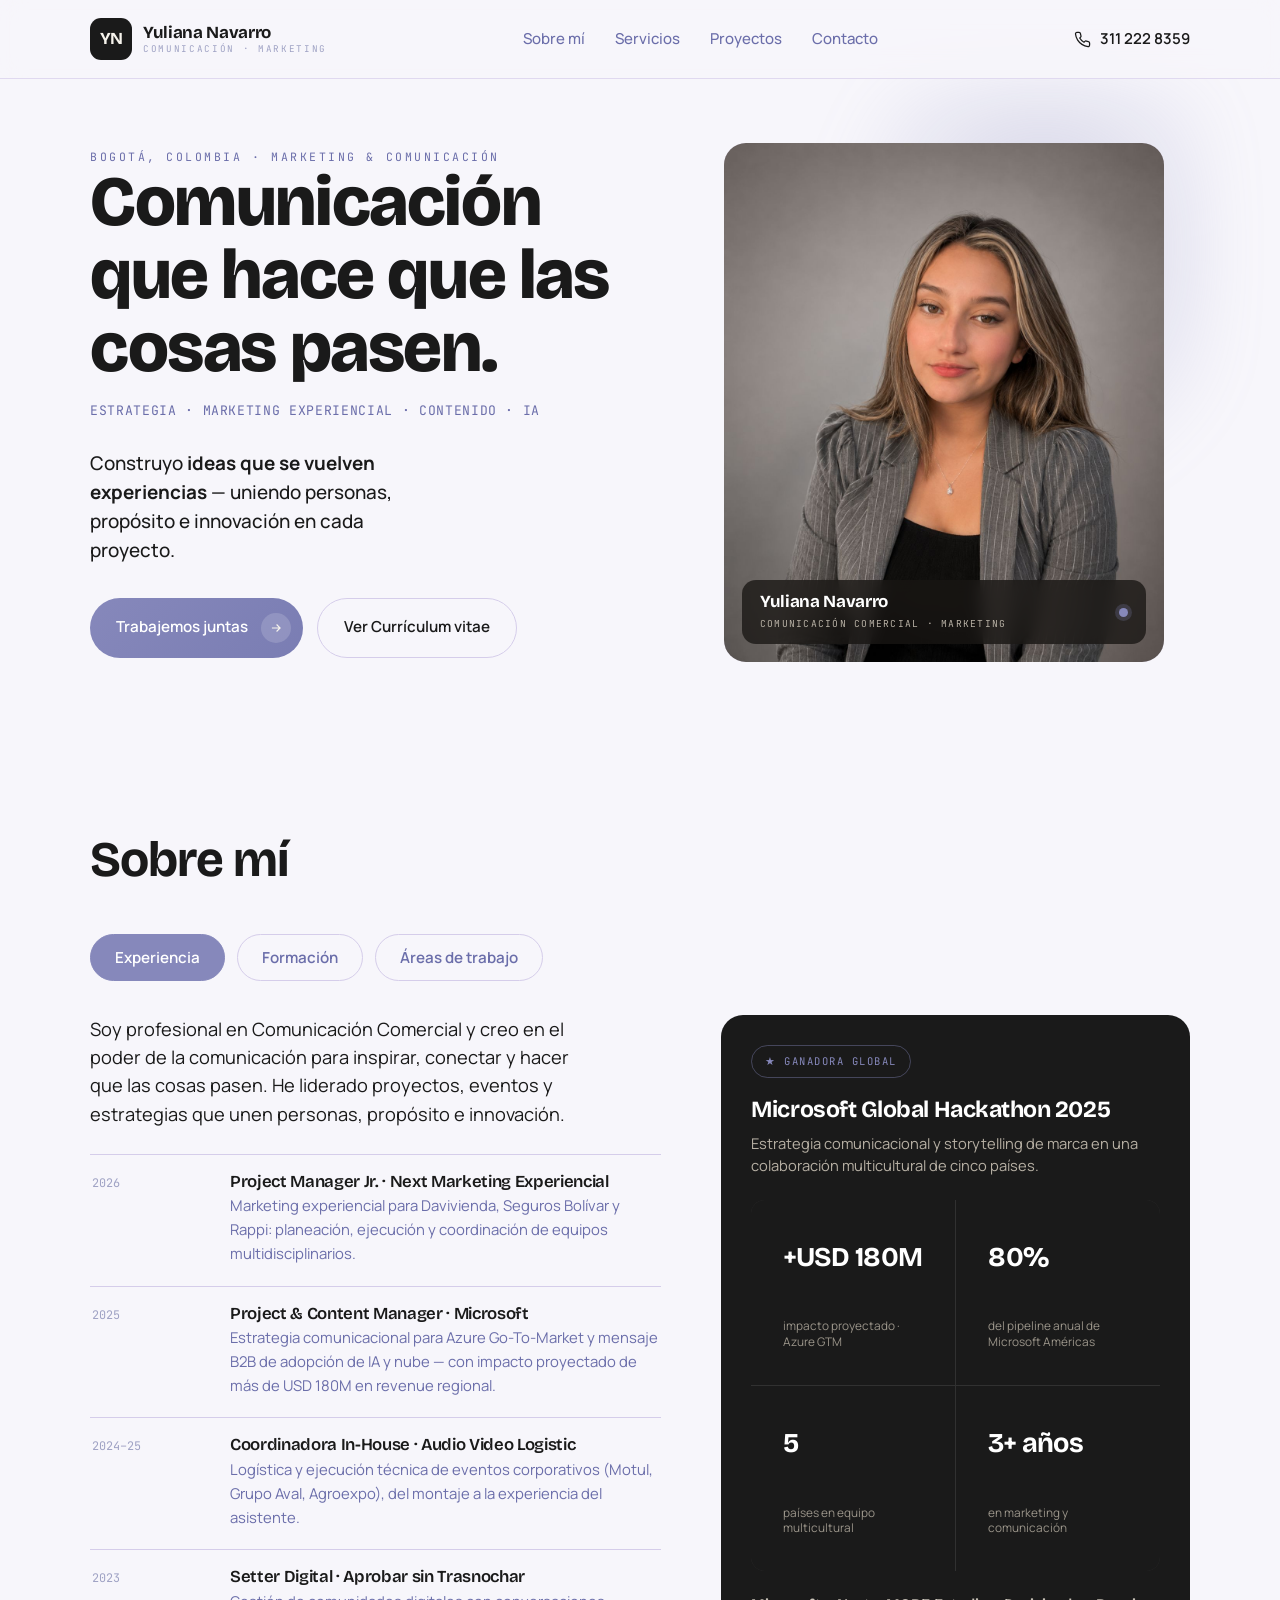
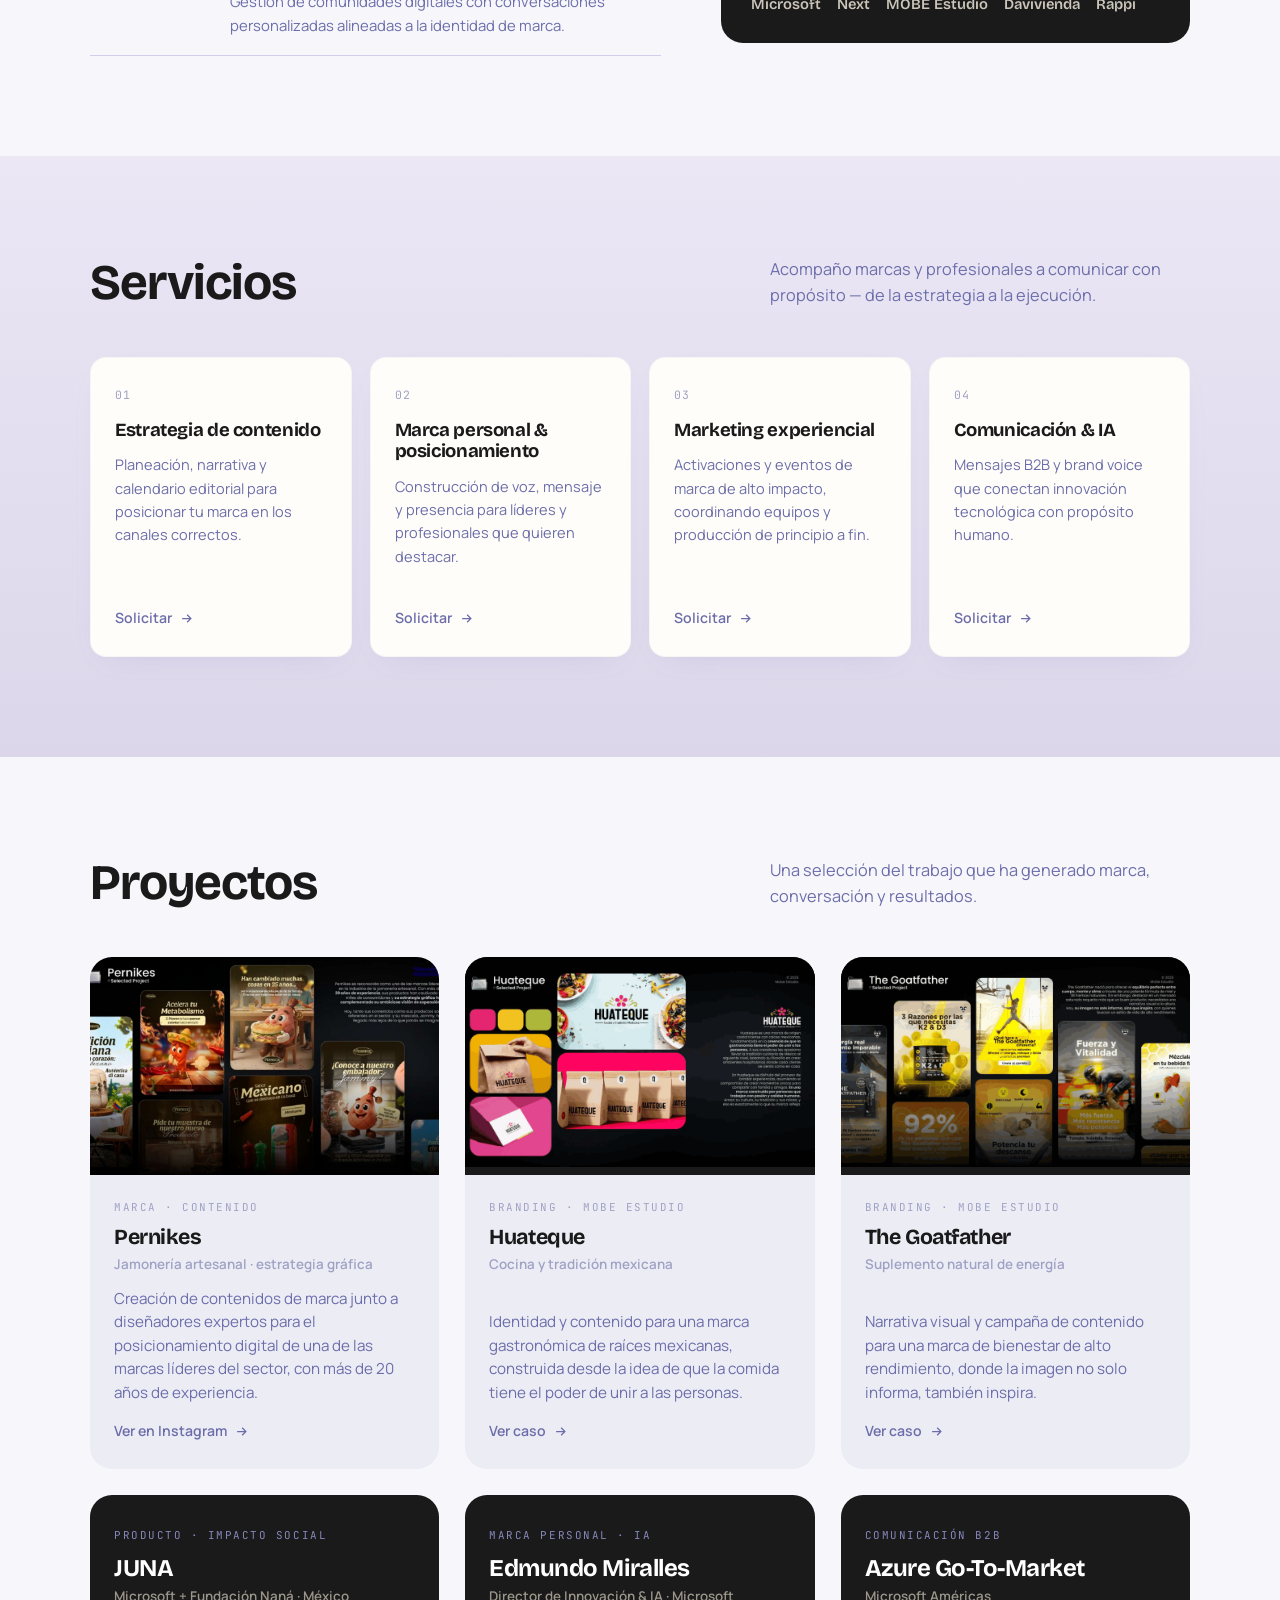
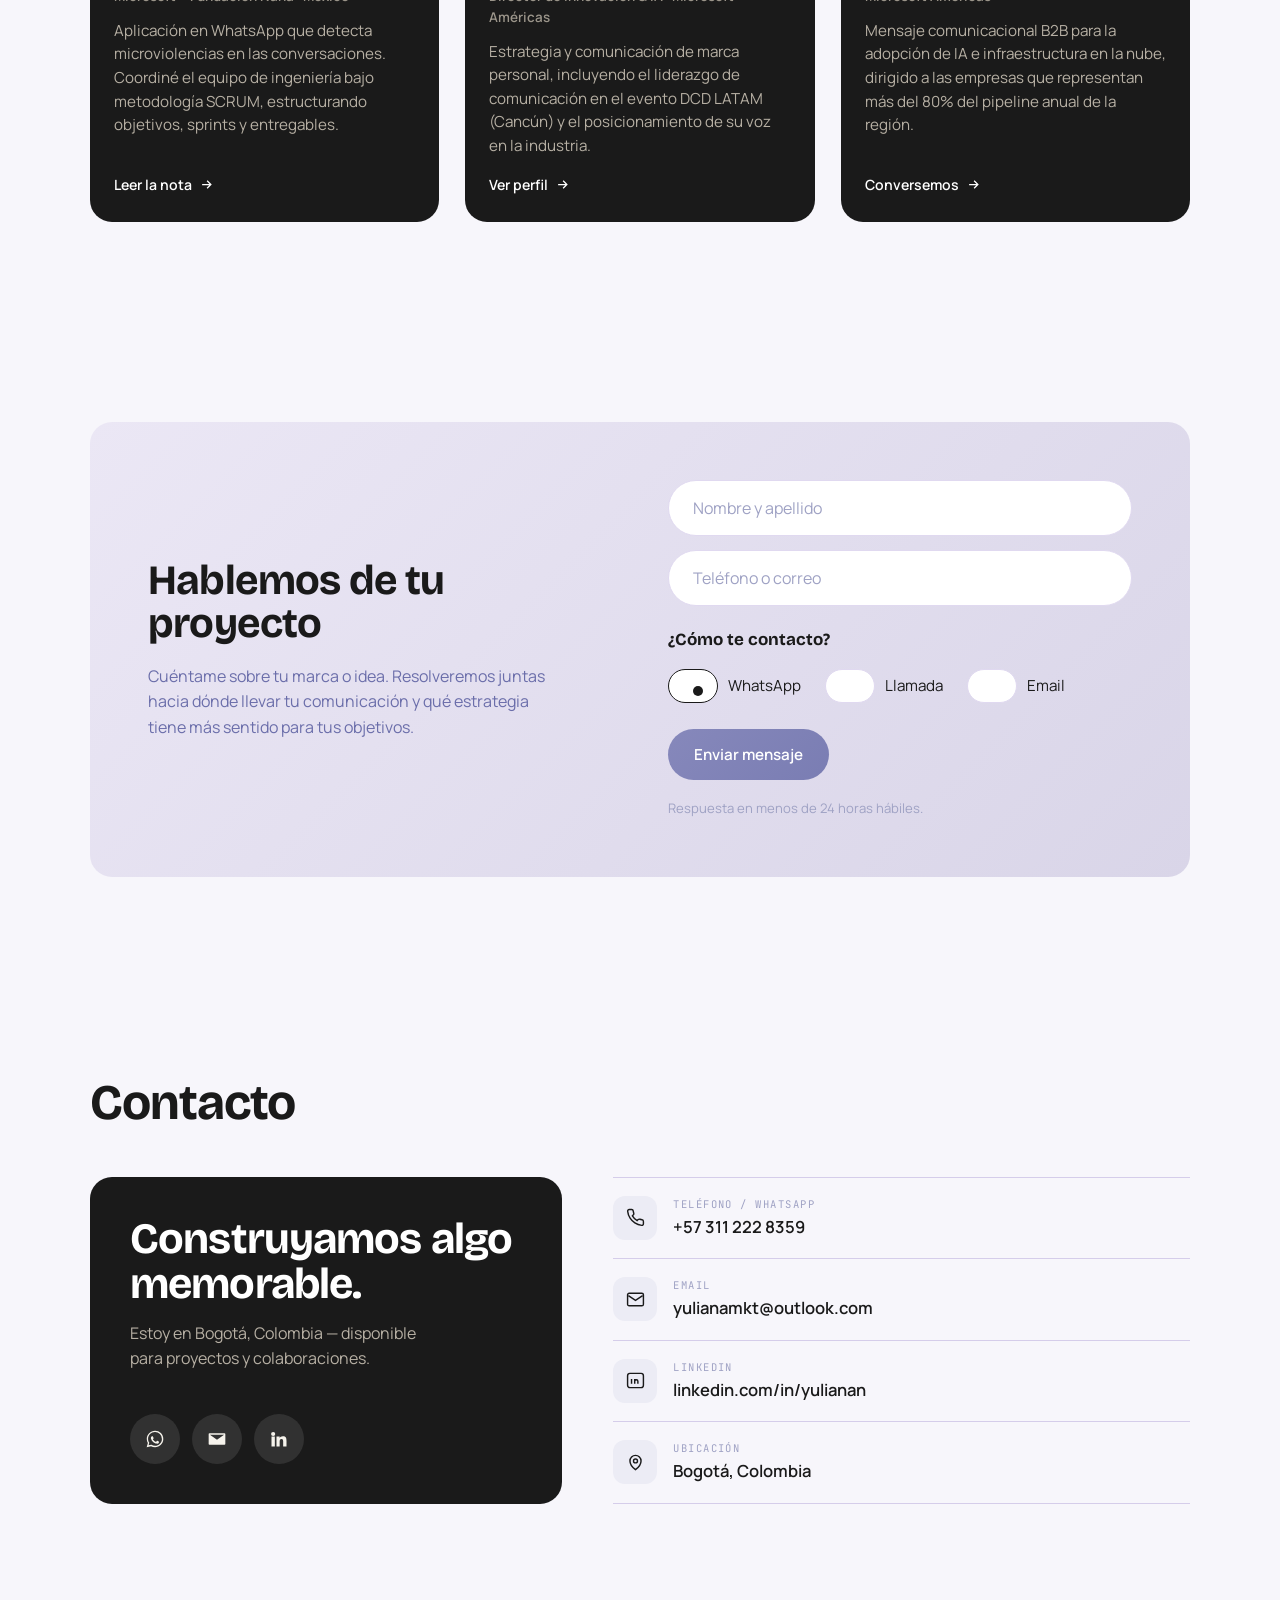
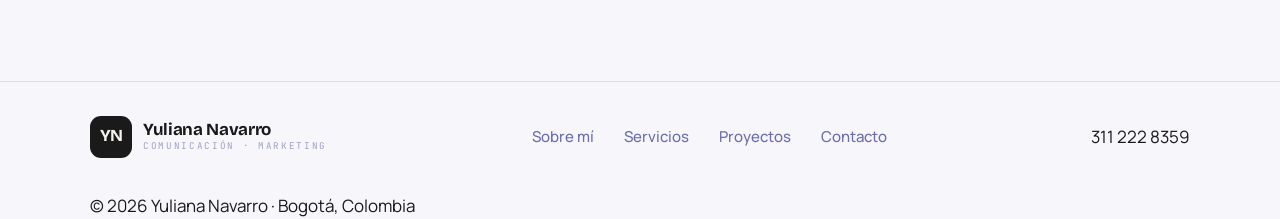
==== index.html @ dcb71844 "Diseño Portafolio Yuliana Navarro" ====
<!DOCTYPE html>
<html lang="es">
<head>
<meta charset="UTF-8">
<meta name="viewport" content="width=device-width, initial-scale=1.0">
<title>Yuliana Navarro · Comunicación & Marketing</title>
<link rel="preconnect" href="https://fonts.googleapis.com">
<link rel="preconnect" href="https://fonts.gstatic.com" crossorigin>
<link href="https://fonts.googleapis.com/css2?family=Bricolage+Grotesque:opsz,wght@12..96,500;12..96,600;12..96,700;12..96,800&family=Manrope:wght@400;500;600;700&family=JetBrains+Mono:wght@400;500&display=swap" rel="stylesheet">
<link rel="stylesheet" href="css/styles.css">
</head>
<body>

<!-- HEADER -->
<header class="site">
  <div class="wrap nav">
    <a class="logo" href="#top" aria-label="Yuliana Navarro inicio">
      <span class="mark">YN</span>
      <span class="name">Yuliana&nbsp;Navarro<small>Comunicación · Marketing</small></span>
    </a>
    <nav class="links">
      <a href="#sobre">Sobre mí</a>
      <a href="#servicios">Servicios</a>
      <a href="#proyectos">Proyectos</a>
      <a href="#contacto">Contacto</a>
    </nav>
    <a class="tel" href="tel:+573112228359">
      <svg viewBox="0 0 24 24"><path d="M22 16.92v3a2 2 0 0 1-2.18 2 19.79 19.79 0 0 1-8.63-3.07 19.5 19.5 0 0 1-6-6 19.79 19.79 0 0 1-3.07-8.67A2 2 0 0 1 4.11 2h3a2 2 0 0 1 2 1.72c.13.96.36 1.9.69 2.81a2 2 0 0 1-.45 2.11L8.09 9.91a16 16 0 0 0 6 6l1.27-1.27a2 2 0 0 1 2.11-.45c.91.33 1.85.56 2.81.69A2 2 0 0 1 22 16.92z"/></svg>
      311&nbsp;222&nbsp;8359
    </a>
    <button class="burger" id="burger" aria-label="Menú"><span></span><span></span><span></span></button>
  </div>
</header>

<a id="top"></a>

<!-- HERO -->
<section class="hero wrap">
  <div class="hero-grid">
    <div class="hero-left">
      <p class="eyebrow">Bogotá, Colombia · Marketing &amp; Comunicación</p>
      <h1>Comunicación que hace que las cosas pasen.</h1>
      <p class="sub">Estrategia · Marketing experiencial · Contenido · IA</p>
      <p class="mission">Construyo <b>ideas que se vuelven experiencias</b> — uniendo personas, propósito e innovación en cada proyecto.</p>
      <div class="hero-actions">
        <a class="btn btn-accent" href="#contacto">Trabajemos juntas <span class="ico"><svg viewBox="0 0 24 24"><path d="M5 12h14M13 6l6 6-6 6"/></svg></span></a>
        <a class="btn btn-ghost" href="assets/pdf/Yuliana-Navarro-CV.pdf" target="_blank" rel="noopener">Ver Currículum vitae</a>
      </div>
    </div>
    <div class="hero-photo-wrap">
      <img class="hero-photo" src="assets/images/yuliana.jpg" alt="Yuliana Navarro">
      <div class="name-badge">
        <div>
          <h3>Yuliana Navarro</h3>
          <p>Comunicación Comercial · Marketing</p>
        </div>
        <span class="dot"></span>
      </div>
    </div>
  </div>
</section>

<!-- SOBRE MÍ -->
<section class="sec wrap" id="sobre">
  <div class="sec-head"><h2>Sobre mí</h2></div>

  <div class="tabs" id="tabs">
    <button class="tab active" data-tab="exp">Experiencia</button>
    <button class="tab" data-tab="form">Formación</button>
    <button class="tab" data-tab="areas">Áreas de trabajo</button>
  </div>

  <div class="about-grid">
    <div>
      <p class="about-intro">Soy profesional en Comunicación Comercial y creo en el poder de la comunicación para inspirar, conectar y hacer que las cosas pasen. He liderado proyectos, eventos y estrategias que unen personas, propósito e innovación.</p>

      <!-- Experiencia -->
      <div class="panel active" data-panel="exp">
        <ul class="exp-list">
          <li><span class="yr">2026</span><div><h4>Project Manager Jr. · Next Marketing Experiencial</h4><p>Marketing experiencial para Davivienda, Seguros Bolívar y Rappi: planeación, ejecución y coordinación de equipos multidisciplinarios.</p></div></li>
          <li><span class="yr">2025</span><div><h4>Project &amp; Content Manager · Microsoft</h4><p>Estrategia comunicacional para Azure Go-To-Market y mensaje B2B de adopción de IA y nube — con impacto proyectado de más de USD 180M en revenue regional.</p></div></li>
          <li><span class="yr">2024–25</span><div><h4>Coordinadora In-House · Audio Video Logistic</h4><p>Logística y ejecución técnica de eventos corporativos (Motul, Grupo Aval, Agroexpo), del montaje a la experiencia del asistente.</p></div></li>
          <li><span class="yr">2023</span><div><h4>Setter Digital · Aprobar sin Trasnochar</h4><p>Gestión de comunidades digitales con conversaciones personalizadas alineadas a la identidad de marca.</p></div></li>
        </ul>
      </div>

      <!-- Formación -->
      <div class="panel" data-panel="form">
        <details class="acc" open>
          <summary>Educación<span class="pm"></span></summary>
          <div class="acc-body">
            <div class="yr">Formación profesional</div>
            <strong>SENA</strong> — Tecnóloga en Comunicación Comercial.<br>
            <strong>SENA</strong> — Marketing Digital (2023).<br>
            <strong>Bootcamp MinTIC</strong> — Análisis de Datos.<br>
            <strong>Smart Academia</strong> — Inglés A2–B1 (en curso).
          </div>
        </details>
        <details class="acc">
          <summary>Reconocimientos<span class="pm"></span></summary>
          <div class="acc-body">
            <div class="yr">2025</div>
            <strong>Ganadora Global · Microsoft Global Hackathon 2025</strong> — proyecto para marketers desarrollado con equipos de cinco países; lideré la estrategia comunicacional y el storytelling de marca.
          </div>
        </details>
        <details class="acc">
          <summary>Herramientas<span class="pm"></span></summary>
          <div class="acc-body">
            <div class="yr">Stack de trabajo</div>
            Azure · Microsoft 365 · ClickUp · Notion · Google Workspace · Canva · CapCut · Adobe Express · Buffer · Claude &amp; ChatGPT · Metodologías ágiles (SCRUM).
          </div>
        </details>
      </div>

      <!-- Áreas -->
      <div class="panel" data-panel="areas">
        <div class="area-chips">
          <span>Marketing experiencial</span>
          <span>Estrategia de contenido</span>
          <span>Marca personal &amp; posicionamiento</span>
          <span>Comunicación B2B</span>
          <span>Gestión de proyectos &amp; eventos</span>
          <span>Brand voice</span>
          <span>Comunicación con IA</span>
          <span>Manejo de equipos</span>
        </div>
      </div>
    </div>

    <aside class="creds">
      <span class="badge">★ Ganadora Global</span>
      <h3>Microsoft Global Hackathon 2025</h3>
      <p class="sub">Estrategia comunicacional y storytelling de marca en una colaboración multicultural de cinco países.</p>
      <div class="stats">
        <div><div class="n">+USD 180M</div><div class="l">impacto proyectado · Azure GTM</div></div>
        <div><div class="n">80%</div><div class="l">del pipeline anual de Microsoft Américas</div></div>
        <div><div class="n">5</div><div class="l">países en equipo multicultural</div></div>
        <div><div class="n">3+ años</div><div class="l">en marketing y comunicación</div></div>
      </div>
      <div class="brands">
        <span>Microsoft</span><span>Next</span><span>MOBE Estudio</span><span>Davivienda</span><span>Rappi</span>
      </div>
    </aside>
  </div>
</section>

<!-- SERVICIOS -->
<section class="sec wrap" id="servicios">
  <div class="sec-head">
    <h2>Servicios</h2>
    <p class="lead">Acompaño marcas y profesionales a comunicar con propósito — de la estrategia a la ejecución.</p>
  </div>
  <div class="svc-grid">
    <article class="svc">
      <span class="num">01</span>
      <h3>Estrategia de contenido</h3>
      <p>Planeación, narrativa y calendario editorial para posicionar tu marca en los canales correctos.</p>
      <a class="lnk" href="#contacto">Solicitar <svg viewBox="0 0 24 24"><path d="M5 12h14M13 6l6 6-6 6"/></svg></a>
    </article>
    <article class="svc">
      <span class="num">02</span>
      <h3>Marca personal &amp; posicionamiento</h3>
      <p>Construcción de voz, mensaje y presencia para líderes y profesionales que quieren destacar.</p>
      <a class="lnk" href="#contacto">Solicitar <svg viewBox="0 0 24 24"><path d="M5 12h14M13 6l6 6-6 6"/></svg></a>
    </article>
    <article class="svc">
      <span class="num">03</span>
      <h3>Marketing experiencial</h3>
      <p>Activaciones y eventos de marca de alto impacto, coordinando equipos y producción de principio a fin.</p>
      <a class="lnk" href="#contacto">Solicitar <svg viewBox="0 0 24 24"><path d="M5 12h14M13 6l6 6-6 6"/></svg></a>
    </article>
    <article class="svc">
      <span class="num">04</span>
      <h3>Comunicación &amp; IA</h3>
      <p>Mensajes B2B y brand voice que conectan innovación tecnológica con propósito humano.</p>
      <a class="lnk" href="#contacto">Solicitar <svg viewBox="0 0 24 24"><path d="M5 12h14M13 6l6 6-6 6"/></svg></a>
    </article>
  </div>
</section>

<!-- PROYECTOS -->
<section class="sec wrap" id="proyectos">
  <div class="sec-head">
    <h2>Proyectos</h2>
    <p class="lead">Una selección del trabajo que ha generado marca, conversación y resultados.</p>
  </div>
  <div class="proj-grid">
    <article class="proj">
      <img class="thumb" src="assets/images/pernikes.png" alt="Proyecto Pernikes">
      <div class="body">
        <span class="tag">Marca · Contenido</span>
        <h3>Pernikes</h3>
        <p class="role">Jamonería artesanal · estrategia gráfica</p>
        <p>Creación de contenidos de marca junto a diseñadores expertos para el posicionamiento digital de una de las marcas líderes del sector, con más de 20 años de experiencia.</p>
        <a class="lnk" href="https://www.instagram.com/pernikes" target="_blank" rel="noopener">Ver en Instagram <svg viewBox="0 0 24 24"><path d="M5 12h14M13 6l6 6-6 6"/></svg></a>
      </div>
    </article>

    <article class="proj">
      <img class="thumb" src="assets/images/huateque.png" alt="Proyecto Huateque">
      <div class="body">
        <span class="tag">Branding · MOBE Estudio</span>
        <h3>Huateque</h3>
        <p class="role">Cocina y tradición mexicana</p>
        <p>Identidad y contenido para una marca gastronómica de raíces mexicanas, construida desde la idea de que la comida tiene el poder de unir a las personas.</p>
        <a class="lnk" href="assets/images/mobe-cover.png" target="_blank" rel="noopener">Ver caso <svg viewBox="0 0 24 24"><path d="M5 12h14M13 6l6 6-6 6"/></svg></a>
      </div>
    </article>

    <article class="proj">
      <img class="thumb" src="assets/images/goatfather.png" alt="Proyecto The Goatfather">
      <div class="body">
        <span class="tag">Branding · MOBE Estudio</span>
        <h3>The Goatfather</h3>
        <p class="role">Suplemento natural de energía</p>
        <p>Narrativa visual y campaña de contenido para una marca de bienestar de alto rendimiento, donde la imagen no solo informa, también inspira.</p>
        <a class="lnk" href="assets/images/mobe-cover.png" target="_blank" rel="noopener">Ver caso <svg viewBox="0 0 24 24"><path d="M5 12h14M13 6l6 6-6 6"/></svg></a>
      </div>
    </article>

    <article class="proj text">
      <div class="body">
        <div>
          <span class="tag">Producto · Impacto social</span>
          <h3>JUNA</h3>
          <p class="role">Microsoft + Fundación Naná · México</p>
          <p>Aplicación en WhatsApp que detecta microviolencias en las conversaciones. Coordiné el equipo de ingeniería bajo metodología SCRUM, estructurando objetivos, sprints y entregables.</p>
        </div>
        <a class="lnk" href="https://cimacnoticias.com.mx/2025/09/12/presentan-juna-herramienta-en-whatsapp-para-detectar-violencia-en-el-noviazgo/" target="_blank" rel="noopener">Leer la nota <svg viewBox="0 0 24 24"><path d="M5 12h14M13 6l6 6-6 6"/></svg></a>
      </div>
    </article>

    <article class="proj text">
      <div class="body">
        <div>
          <span class="tag">Marca personal · IA</span>
          <h3>Edmundo Miralles</h3>
          <p class="role">Director de Innovación &amp; IA · Microsoft Américas</p>
          <p>Estrategia y comunicación de marca personal, incluyendo el liderazgo de comunicación en el evento DCD LATAM (Cancún) y el posicionamiento de su voz en la industria.</p>
        </div>
        <a class="lnk" href="https://www.linkedin.com/in/mundo/" target="_blank" rel="noopener">Ver perfil <svg viewBox="0 0 24 24"><path d="M5 12h14M13 6l6 6-6 6"/></svg></a>
      </div>
    </article>

    <article class="proj text">
      <div class="body">
        <div>
          <span class="tag">Comunicación B2B</span>
          <h3>Azure Go-To-Market</h3>
          <p class="role">Microsoft Américas</p>
          <p>Mensaje comunicacional B2B para la adopción de IA e infraestructura en la nube, dirigido a las empresas que representan más del 80% del pipeline anual de la región.</p>
        </div>
        <a class="lnk" href="#contacto">Conversemos <svg viewBox="0 0 24 24"><path d="M5 12h14M13 6l6 6-6 6"/></svg></a>
      </div>
    </article>
  </div>
</section>

<!-- FORM -->
<section class="sec wrap" id="agenda">
  <div class="form-band">
    <div class="form-grid">
      <div>
        <h2>Hablemos de tu proyecto</h2>
        <p class="lead">Cuéntame sobre tu marca o idea. Resolveremos juntas hacia dónde llevar tu comunicación y qué estrategia tiene más sentido para tus objetivos.</p>
      </div>
      <form class="consult" id="consultForm">
        <input type="text" name="nombre" placeholder="Nombre y apellido" required>
        <input type="text" name="contacto" placeholder="Teléfono o correo" required>
        <p class="radio-q">¿Cómo te contacto?</p>
        <div class="radio-row">
          <label><input type="radio" name="via" value="WhatsApp" checked> WhatsApp</label>
          <label><input type="radio" name="via" value="Llamada"> Llamada</label>
          <label><input type="radio" name="via" value="Email"> Email</label>
        </div>
        <button class="btn btn-accent" type="submit">Enviar mensaje</button>
        <p class="form-note">Respuesta en menos de 24 horas hábiles.</p>
      </form>
    </div>
  </div>
</section>

<!-- CONTACTO -->
<section class="sec wrap" id="contacto">
  <div class="sec-head"><h2>Contacto</h2></div>
  <div class="contact-grid">
    <div class="contact-cta">
      <div>
        <h2>Construyamos algo memorable.</h2>
        <p>Estoy en Bogotá, Colombia — disponible para proyectos y colaboraciones.</p>
      </div>
      <div class="socials">
        <a href="https://wa.me/573112228359" target="_blank" rel="noopener" aria-label="WhatsApp">
          <svg viewBox="0 0 24 24"><path d="M12.04 2C6.58 2 2.13 6.45 2.13 11.91c0 1.75.46 3.45 1.32 4.95L2 22l5.25-1.38c1.45.79 3.08 1.21 4.79 1.21h.01c5.46 0 9.91-4.45 9.91-9.91 0-2.65-1.03-5.14-2.9-7.01A9.82 9.82 0 0 0 12.04 2zm0 1.67c2.2 0 4.27.86 5.83 2.42a8.2 8.2 0 0 1 2.42 5.82c0 4.54-3.7 8.24-8.25 8.24-1.52 0-3.01-.41-4.31-1.18l-.31-.18-3.11.82.83-3.04-.2-.32a8.18 8.18 0 0 1-1.26-4.34c0-4.54 3.7-8.24 8.25-8.24zm4.71 11.62c-.06-.1-.21-.16-.45-.28-.24-.12-1.42-.7-1.64-.78-.22-.08-.38-.12-.54.12-.16.24-.62.78-.76.94-.14.16-.28.18-.52.06-.24-.12-1.01-.37-1.93-1.19-.71-.64-1.19-1.42-1.33-1.66-.14-.24-.01-.37.11-.49.11-.11.24-.28.36-.42.12-.14.16-.24.24-.4.08-.16.04-.3-.02-.42-.06-.12-.54-1.3-.74-1.78-.2-.47-.39-.4-.54-.41h-.46c-.16 0-.42.06-.64.3-.22.24-.84.82-.84 2 0 1.18.86 2.32.98 2.48.12.16 1.69 2.58 4.1 3.62.57.25 1.02.4 1.37.51.58.18 1.1.16 1.51.1.46-.07 1.42-.58 1.62-1.14.2-.56.2-1.04.14-1.14z"/></svg>
        </a>
        <a href="mailto:yulianamkt@outlook.com" aria-label="Email">
          <svg viewBox="0 0 24 24"><path d="M3 5h18a1 1 0 0 1 1 1v12a1 1 0 0 1-1 1H3a1 1 0 0 1-1-1V6a1 1 0 0 1 1-1zm9 8L3.5 7h17z" fill-rule="evenodd"/></svg>
        </a>
        <a href="https://www.linkedin.com/in/yulianan/" target="_blank" rel="noopener" aria-label="LinkedIn">
          <svg viewBox="0 0 24 24"><path d="M4.98 3.5A2.5 2.5 0 1 1 5 8.5a2.5 2.5 0 0 1-.02-5zM3 9h4v12H3zM9 9h3.8v1.7h.05c.53-1 1.83-2.05 3.77-2.05C20.5 8.65 21 11.1 21 14.3V21h-4v-5.9c0-1.4-.03-3.2-1.95-3.2-1.96 0-2.26 1.53-2.26 3.1V21H9z"/></svg>
        </a>
      </div>
    </div>
    <div class="ci-list">
      <div class="ci-row">
        <span class="ic"><svg viewBox="0 0 24 24"><path d="M22 16.92v3a2 2 0 0 1-2.18 2 19.79 19.79 0 0 1-8.63-3.07 19.5 19.5 0 0 1-6-6 19.79 19.79 0 0 1-3.07-8.67A2 2 0 0 1 4.11 2h3a2 2 0 0 1 2 1.72c.13.96.36 1.9.69 2.81a2 2 0 0 1-.45 2.11L8.09 9.91a16 16 0 0 0 6 6l1.27-1.27a2 2 0 0 1 2.11-.45c.91.33 1.85.56 2.81.69A2 2 0 0 1 22 16.92z"/></svg></span>
        <div><div class="lab">Teléfono / WhatsApp</div><a class="val" href="tel:+573112228359">+57 311 222 8359</a></div>
      </div>
      <div class="ci-row">
        <span class="ic"><svg viewBox="0 0 24 24"><rect x="2" y="4" width="20" height="16" rx="2"/><path d="M3 7l9 6 9-6"/></svg></span>
        <div><div class="lab">Email</div><a class="val" href="mailto:yulianamkt@outlook.com">yulianamkt@outlook.com</a></div>
      </div>
      <div class="ci-row">
        <span class="ic"><svg viewBox="0 0 24 24"><rect x="2" y="3" width="20" height="18" rx="3"/><path d="M7 10v6M7 7v.01M11 16v-3a2 2 0 0 1 4 0v3M11 16v-6"/></svg></span>
        <div><div class="lab">LinkedIn</div><a class="val" href="https://www.linkedin.com/in/yulianan/" target="_blank" rel="noopener">linkedin.com/in/yulianan</a></div>
      </div>
      <div class="ci-row">
        <span class="ic"><svg viewBox="0 0 24 24"><path d="M12 21s-7-5.2-7-11a7 7 0 0 1 14 0c0 5.8-7 11-7 11z"/><circle cx="12" cy="10" r="2.5"/></svg></span>
        <div><div class="lab">Ubicación</div><span class="val">Bogotá, Colombia</span></div>
      </div>
    </div>
  </div>
</section>

<!-- FOOTER -->
<footer class="site">
  <div class="wrap foot">
    <a class="logo" href="#top">
      <span class="mark">YN</span>
      <span class="name">Yuliana&nbsp;Navarro<small>Comunicación · Marketing</small></span>
    </a>
    <nav class="links" style="display:flex">
      <a href="#sobre">Sobre mí</a>
      <a href="#servicios">Servicios</a>
      <a href="#proyectos">Proyectos</a>
      <a href="#contacto">Contacto</a>
    </nav>
    <a class="tel" href="tel:+573112228359" style="display:flex">
      <svg viewBox="0 0 24 24"><path d="M22 16.92v3a2 2 0 0 1-2.18 2 19.79 19.79 0 0 1-8.63-3.07 19.5 19.5 0 0 1-6-6 19.79 19.79 0 0 1-3.07-8.67A2 2 0 0 1 4.11 2h3a2 2 0 0 1 2 1.72c.13.96.36 1.9.69 2.81a2 2 0 0 1-.45 2.11L8.09 9.91a16 16 0 0 0 6 6l1.27-1.27a2 2 0 0 1 2.11-.45c.91.33 1.85.56 2.81.69A2 2 0 0 1 22 16.92z"/></svg>
      311&nbsp;222&nbsp;8359
    </a>
  </div>
  <div class="wrap copy">© 2026 Yuliana Navarro · Bogotá, Colombia</div>
</footer>

<script src="js/main.js"></script>
</body>
</html>
---- css/styles.css ----
:root{
    --bg:#F7F6FB;
    --surface:#ECECF5;
    --surface-2:#E3DDF1;
    --ink:#1A1A1A;
    --ink-2:#2A2A2A;
    --text:#1A1A1A;
    --muted:#6B6EAA;
    --muted-2:#9FA2C4;
    --line:#E0D9F0;
    --line-2:#D5CDEA;
    --white:#fff;
    --cream:#EBE7F5;
    --clay:#D5CDEA;
    --honey:#8688BB;
    --honey-d:#6B6EAA;
    --accent:#8688BB;
    --accent-d:#6B6EAA;
    --accent-soft:#EBE7F5;
    --gold:#8688BB;
    --r-lg:22px;
    --r-md:16px;
    --r-sm:12px;
    --maxw:1180px;
    --pad:clamp(20px,5vw,40px);
    --ff-head:"Bricolage Grotesque",system-ui,sans-serif;
    --ff-body:"Manrope",system-ui,sans-serif;
    --ff-mono:"JetBrains Mono",monospace;
  }
  *{box-sizing:border-box;margin:0;padding:0}
  html{scroll-behavior:smooth}
  body{background:var(--bg);color:var(--text);font-family:var(--ff-body);font-size:17px;line-height:1.6;-webkit-font-smoothing:antialiased;text-rendering:optimizeLegibility;overflow-x:hidden}
  .wrap{max-width:var(--maxw);margin:0 auto;padding-inline:var(--pad)}
  h1,h2,h3,h4{font-family:var(--ff-head);font-weight:700;line-height:1.04;letter-spacing:-0.02em;color:var(--ink)}
  a{color:inherit;text-decoration:none}
  img{max-width:100%;display:block}
  .eyebrow{font-family:var(--ff-mono);font-size:.72rem;letter-spacing:.22em;text-transform:uppercase;color:var(--accent-d)}

  .btn{display:inline-flex;align-items:center;gap:.6em;font-family:var(--ff-body);font-weight:600;font-size:.95rem;border:none;cursor:pointer;border-radius:999px;padding:15px 26px;transition:transform .18s ease,background .18s ease,box-shadow .18s ease;white-space:nowrap}
  .btn-dark{background:var(--ink);color:#F6F3EC}
  .btn-dark:hover{background:#000;transform:translateY(-2px);box-shadow:0 12px 28px -14px rgba(0,0,0,.55)}
  .btn-accent{background:linear-gradient(135deg,var(--honey),#7A7DB3);color:#fff}
  .btn-accent:hover{filter:brightness(1.05);transform:translateY(-2px);box-shadow:0 16px 32px -14px rgba(134,136,187,.65)}
  .btn-accent .ico{background:rgba(255,255,255,.16)}
  .btn-accent .ico svg{stroke:#fff}
  .btn-ghost{background:transparent;color:var(--ink);border:1.5px solid var(--line-2)}
  .btn-ghost:hover{border-color:var(--ink);background:var(--ink);color:#F6F3EC}
  .btn .ico{width:30px;height:30px;border-radius:999px;background:rgba(255,255,255,.16);display:grid;place-items:center;margin-right:-14px;margin-left:4px}
  .btn .ico svg{width:14px;height:14px;stroke:#F6F3EC;fill:none;stroke-width:2}

  header.site{position:sticky;top:0;z-index:50;background:rgba(247,246,251,.82);backdrop-filter:blur(12px);border-bottom:1px solid var(--line)}
  .nav{display:flex;align-items:center;justify-content:space-between;gap:24px;height:78px}
  .logo{display:flex;align-items:center;gap:11px}
  .logo .mark{width:42px;height:42px;border-radius:11px;background:var(--ink);color:#F6F3EC;display:grid;place-items:center;font-family:var(--ff-head);font-weight:700;font-size:1.05rem;letter-spacing:-.04em}
  .logo .name{font-family:var(--ff-head);font-weight:700;font-size:1.06rem;letter-spacing:-.02em;color:var(--ink);line-height:1.05}
  .logo .name small{display:block;font-family:var(--ff-mono);font-weight:400;font-size:.58rem;letter-spacing:.18em;text-transform:uppercase;color:var(--muted-2);margin-top:3px}
  nav.links{display:flex;gap:30px}
  nav.links a{font-size:.94rem;font-weight:500;color:var(--muted);transition:color .15s;position:relative;display:inline-block}
  nav.links a::after{content:"";position:absolute;bottom:-4px;left:0;width:0;height:2px;background:var(--honey);transition:width .3s ease;border-radius:1px}
  nav.links a:hover{color:var(--ink)}
  nav.links a:active{color:var(--accent-d)}
  nav.links a:hover::after{width:100%}
  nav.links a:active::after{width:100%;background:var(--accent-d)}
  .nav .tel{display:flex;align-items:center;gap:9px;font-weight:600;font-size:.94rem;color:var(--ink)}
  .nav .tel svg{width:17px;height:17px;stroke:var(--ink);fill:none;stroke-width:1.8}
  .burger{display:none;background:none;border:none;cursor:pointer;flex-direction:column;gap:5px;padding:8px}
  .burger span{width:24px;height:2px;background:var(--ink);border-radius:2px}

  /* Hero */
  .hero{padding-top:clamp(36px,6vw,64px);padding-bottom:clamp(40px,6vw,72px)}
  .hero-grid{display:grid;grid-template-columns:1.05fr .95fr;gap:clamp(28px,5vw,64px);align-items:center}
  .hero h1{font-size:clamp(2.6rem,6vw,4.4rem);font-weight:800}
  .hero .sub{margin-top:14px;font-family:var(--ff-mono);font-size:.82rem;letter-spacing:.05em;color:var(--muted);text-transform:uppercase}
  .hero .mission{margin-top:28px;font-size:1.18rem;line-height:1.55;color:var(--text);max-width:30ch;font-weight:500}
  .hero .mission b{color:var(--ink);font-weight:700}
  .hero-actions{margin-top:32px;display:flex;gap:14px;flex-wrap:wrap}
  .hero-photo-wrap{position:relative;width:100%;max-width:440px;margin-inline:auto}
  .hero-photo{width:100%;aspect-ratio:1/1.18;object-fit:cover;object-position:50% 18%;border-radius:var(--r-lg);background:var(--surface-2)}
  .name-badge{position:absolute;left:18px;bottom:18px;right:18px;background:rgba(25,23,20,.78);backdrop-filter:blur(8px);color:#F6F3EC;border-radius:14px;padding:13px 18px;display:flex;align-items:center;justify-content:space-between;gap:12px}
  .name-badge h3{color:#fff;font-size:1.06rem;font-weight:700;line-height:1.1}
  .name-badge p{font-family:var(--ff-mono);font-size:.6rem;letter-spacing:.13em;text-transform:uppercase;color:#B7B0A4;margin-top:4px}
  .name-badge .dot{width:9px;height:9px;border-radius:999px;background:#7CD17C;flex:none;box-shadow:0 0 0 4px rgba(124,209,124,.18)}

  .sec{padding-block:clamp(54px,8vw,100px)}
  .sec-head{display:flex;align-items:flex-end;justify-content:space-between;gap:24px;margin-bottom:clamp(28px,4vw,48px)}
  .sec-head h2{font-size:clamp(2.1rem,4.6vw,3.1rem)}
  .sec-head .lead{max-width:42ch;color:var(--muted);font-size:1.02rem}

  /* About */
  .tabs{display:flex;gap:12px;flex-wrap:wrap;margin-bottom:34px}
  .tab{font-family:var(--ff-body);font-weight:600;font-size:.95rem;border:1.5px solid var(--line-2);background:transparent;color:var(--muted);border-radius:999px;padding:12px 24px;cursor:pointer;transition:all .18s}
  .tab:hover{color:var(--ink);border-color:var(--ink)}
  .tab.active{background:var(--honey);color:#fff;border-color:var(--honey)}
  .about-grid{display:grid;grid-template-columns:1fr .82fr;gap:clamp(30px,5vw,60px);align-items:start}
  .about-intro{font-size:1.14rem;line-height:1.55;color:var(--text);margin-bottom:26px;max-width:46ch}
  .panel{display:none;animation:fade .4s ease}
  .panel.active{display:block}
  @keyframes fade{from{opacity:0;transform:translateY(8px)}to{opacity:1;transform:none}}
  details.acc{border-top:1px solid var(--line-2)}
  details.acc:last-child{border-bottom:1px solid var(--line-2)}
  details.acc summary{list-style:none;cursor:pointer;display:flex;align-items:center;justify-content:space-between;gap:16px;padding:18px 2px;font-family:var(--ff-head);font-weight:600;font-size:1.08rem;color:var(--ink)}
  details.acc summary::-webkit-details-marker{display:none}
  details.acc summary .pm{position:relative;width:18px;height:18px;flex:none}
  details.acc summary .pm::before,details.acc summary .pm::after{content:"";position:absolute;background:var(--ink);border-radius:2px;transition:transform .25s}
  details.acc summary .pm::before{left:0;top:8px;width:18px;height:2px}
  details.acc summary .pm::after{left:8px;top:0;width:2px;height:18px}
  details.acc[open] summary .pm::after{transform:scaleY(0)}
  details.acc .acc-body{padding:0 2px 22px;color:var(--muted);font-size:.97rem;line-height:1.65}
  details.acc .acc-body .yr{font-family:var(--ff-mono);font-size:.72rem;letter-spacing:.05em;color:var(--muted-2);margin-bottom:8px}
  details.acc .acc-body strong{color:var(--text);font-weight:600}
  .exp-list{list-style:none;display:flex;flex-direction:column;gap:2px}
  .exp-list li{border-top:1px solid var(--line-2);padding:18px 2px;display:grid;grid-template-columns:120px 1fr;gap:18px;align-items:baseline}
  .exp-list li:last-child{border-bottom:1px solid var(--line-2)}
  .exp-list .yr{font-family:var(--ff-mono);font-size:.74rem;color:var(--muted-2);white-space:nowrap}
  .exp-list h4{font-size:1.05rem;font-weight:600}
  .exp-list p{font-size:.93rem;color:var(--muted);margin-top:4px}
  .area-chips{display:flex;flex-wrap:wrap;gap:12px}
  .area-chips span{border:1.5px solid var(--line-2);border-radius:999px;padding:11px 20px;font-weight:600;font-size:.95rem;color:var(--ink)}

  /* Highlights panel (about right) */
  .creds{background:var(--ink);color:#EEEAE1;border-radius:var(--r-lg);padding:30px 30px 26px;position:sticky;top:100px}
  .creds .badge{display:inline-flex;align-items:center;gap:8px;font-family:var(--ff-mono);font-size:.66rem;letter-spacing:.14em;text-transform:uppercase;color:var(--gold);border:1px solid rgba(134,136,187,.4);border-radius:999px;padding:7px 13px}
  .creds h3{color:#fff;font-size:1.45rem;margin-top:18px;line-height:1.12}
  .creds .sub{color:#B7B0A4;font-size:.92rem;margin-top:10px;line-height:1.5}
  .stats{display:grid;grid-template-columns:1fr 1fr;gap:1px;background:rgba(255,255,255,.1);border-radius:14px;overflow:hidden;margin-top:24px}
  .stats div{background:var(--ink);padding:18px 16px}
  .stats .n{font-family:var(--ff-head);font-weight:700;font-size:1.7rem;color:#fff;letter-spacing:-.02em}
  .stats .l{font-size:.74rem;color:#9b958a;margin-top:3px;line-height:1.3}
  .brands{margin-top:22px;display:flex;flex-wrap:wrap;gap:8px 16px}
  .brands span{font-family:var(--ff-head);font-weight:600;font-size:.92rem;color:#cbc5ba}

  /* Services */
  .svc-grid{display:grid;grid-template-columns:repeat(4,1fr);gap:18px}
  .svc{background:#FFFDF9;border:1px solid rgba(134,136,187,.07);border-radius:var(--r-md);padding:28px 24px 26px;display:flex;flex-direction:column;min-height:300px;box-shadow:0 10px 30px -22px rgba(134,136,187,.4);transition:transform .2s,box-shadow .2s}
  .svc:hover{transform:translateY(-4px);box-shadow:0 26px 48px -28px rgba(134,136,187,.5)}
  .svc .num{font-family:var(--ff-mono);font-size:.72rem;color:var(--muted-2);letter-spacing:.1em}
  .svc h3{font-size:1.16rem;margin-top:16px;line-height:1.15}
  .svc p{font-size:.91rem;color:var(--muted);margin-top:12px;flex:1}
  .svc .lnk{margin-top:18px;font-weight:600;font-size:.88rem;color:var(--accent-d);display:inline-flex;align-items:center;gap:7px}
  .svc .lnk svg{width:15px;height:15px;stroke:var(--accent-d);fill:none;stroke-width:2;transition:transform .2s}
  .svc:hover .lnk svg{transform:translateX(4px)}

  /* Projects */
  .proj-grid{display:grid;grid-template-columns:repeat(3,1fr);gap:clamp(18px,2.4vw,26px)}
  .proj{background:var(--surface);border-radius:var(--r-lg);overflow:hidden;display:flex;flex-direction:column;transition:transform .2s,box-shadow .2s}
  .proj:hover{transform:translateY(-4px);box-shadow:0 26px 50px -30px rgba(0,0,0,.45)}
  .proj .thumb{width:100%;aspect-ratio:16/10;object-fit:cover;background:#1a1a1a}
  .proj .body{padding:24px 24px 26px;display:flex;flex-direction:column;flex:1}
  .proj .tag{font-family:var(--ff-mono);font-size:.68rem;letter-spacing:.14em;text-transform:uppercase;color:var(--muted-2)}
  .proj h3{font-size:1.34rem;margin-top:10px}
  .proj .role{font-size:.84rem;color:var(--muted-2);margin-top:5px;font-weight:600}
  .proj p{font-size:.95rem;color:var(--muted);margin-top:12px;line-height:1.55;flex:1}
  .proj .lnk{margin-top:16px;font-weight:600;font-size:.88rem;color:var(--accent-d);display:inline-flex;align-items:center;gap:7px}
  .proj .lnk svg{width:15px;height:15px;stroke:var(--accent-d);fill:none;stroke-width:2;transition:transform .2s}
  .proj:hover .lnk svg{transform:translateX(4px)}
  /* text-only project card */
  .proj.text{background:var(--ink);color:#EEEAE1}
  .proj.text .body{justify-content:space-between}
  .proj.text h3{color:#fff;font-size:1.5rem}
  .proj.text .tag{color:var(--honey)}
  .proj.text p{color:#B7B0A4}
  .proj.text .role{color:#9b958a}
  .proj.text .lnk{color:#fff}
  .proj.text .lnk svg{stroke:#fff}

  /* Form */
  .form-band{background:linear-gradient(135deg,var(--cream),#D9D5E8);border-radius:var(--r-lg);padding:clamp(30px,5vw,58px)}
  .form-grid{display:grid;grid-template-columns:1fr 1fr;gap:clamp(30px,5vw,56px);align-items:center}
  .form-grid h2{font-size:clamp(1.9rem,3.6vw,2.6rem)}
  .form-grid .lead{color:var(--muted);margin-top:18px;max-width:40ch;font-size:1rem}
  form.consult{display:flex;flex-direction:column;gap:14px}
  form.consult input{font-family:var(--ff-body);font-size:1rem;background:var(--white);border:1.5px solid var(--line);border-radius:999px;padding:16px 24px;color:var(--text);transition:border .15s}
  form.consult input::placeholder{color:var(--muted-2)}
  form.consult input:focus{outline:none;border-color:var(--accent)}
  .radio-q{font-weight:700;font-family:var(--ff-head);margin-top:6px;color:var(--ink)}
  .radio-row{display:flex;gap:24px;flex-wrap:wrap;margin-top:2px}
  .radio-row label{display:flex;align-items:center;gap:10px;cursor:pointer;font-size:.95rem;color:var(--text)}
  .radio-row input{appearance:none;width:20px;height:20px;border:1.5px solid var(--line-2);border-radius:999px;display:grid;place-items:center;cursor:pointer;transition:border .15s}
  .radio-row input:checked{border-color:var(--ink)}
  .radio-row input:checked::after{content:"";width:10px;height:10px;border-radius:999px;background:var(--ink)}
  form.consult .btn{align-self:flex-start;margin-top:12px}
  .form-note{font-size:.82rem;color:var(--muted-2);margin-top:4px}

  /* Contact */
  .contact-grid{display:grid;grid-template-columns:.9fr 1.1fr;gap:clamp(28px,4vw,56px);align-items:stretch}
  .contact-cta{background:var(--ink);color:#EEEAE1;border-radius:var(--r-lg);padding:clamp(28px,4vw,40px);display:flex;flex-direction:column;justify-content:space-between;min-height:300px}
  .contact-cta h2{color:#fff;font-size:clamp(2rem,4vw,2.7rem)}
  .contact-cta p{color:#B7B0A4;margin-top:14px;font-size:1rem;max-width:30ch}
  .contact-cta .socials{display:flex;gap:12px;margin-top:30px}
  .contact-cta .socials a{width:50px;height:50px;border-radius:999px;background:rgba(255,255,255,.1);display:grid;place-items:center;transition:transform .15s,background .15s}
  .contact-cta .socials a:hover{transform:translateY(-3px);background:rgba(255,255,255,.2)}
  .contact-cta .socials svg{width:20px;height:20px;fill:#F6F3EC}
  .ci-list{display:flex;flex-direction:column;justify-content:center}
  .ci-row{display:flex;gap:16px;align-items:flex-start;padding:18px 0;border-top:1px solid var(--line-2)}
  .ci-row:last-child{border-bottom:1px solid var(--line-2)}
  .ci-row .ic{width:44px;height:44px;border-radius:12px;background:var(--surface);flex:none;display:grid;place-items:center}
  .ci-row .ic svg{width:19px;height:19px;stroke:var(--ink);fill:none;stroke-width:1.8}
  .ci-row .lab{font-family:var(--ff-mono);font-size:.66rem;letter-spacing:.14em;text-transform:uppercase;color:var(--muted-2)}
  .ci-row .val{font-weight:600;color:var(--ink);font-size:1.04rem;margin-top:2px;word-break:break-word}
  .ci-row a.val:hover{text-decoration:underline}

  footer.site{border-top:1px solid var(--line);margin-top:clamp(40px,6vw,80px)}
  .foot{display:flex;align-items:center;justify-content:space-between;gap:24px;padding-block:34px;flex-wrap:wrap}
  .foot .copy{text-align:center;padding-bottom:30px;color:var(--muted-2);font-size:.84rem;border-top:1px solid var(--line);padding-top:24px}

  @media(max-width:900px){
    nav.links,.nav .tel{display:none}
    .burger{display:flex}
    .hero-grid{grid-template-columns:1fr}
    .hero-photo-wrap{order:-1}
    .about-grid{grid-template-columns:1fr}
    .creds{position:static}
    .svc-grid{grid-template-columns:repeat(2,1fr)}
    .proj-grid{grid-template-columns:1fr 1fr}
    .form-grid,.contact-grid{grid-template-columns:1fr}
    .sec-head{flex-direction:column;align-items:flex-start}
    .exp-list li{grid-template-columns:1fr;gap:4px}
  }
  @media(max-width:560px){
    .svc-grid,.proj-grid{grid-template-columns:1fr}
    body{font-size:16px}
    .stats{grid-template-columns:1fr 1fr}
  }

  /* Animations */
  .hero-photo-wrap::before{content:"";position:absolute;inset:-12%;background:radial-gradient(55% 55% at 68% 26%,rgba(134,136,187,.34),transparent 72%);filter:blur(26px);z-index:-1}
  #servicios{position:relative;isolation:isolate}
  #servicios::before{content:"";position:absolute;top:0;bottom:0;left:50%;transform:translateX(-50%);width:100vw;background:linear-gradient(180deg,#EBE7F5,#DCD6EA);z-index:-1}
  .proj .thumb{transition:transform .6s cubic-bezier(.22,.61,.36,1)}
  .proj:hover .thumb{transform:scale(1.045)}
  .name-badge .dot{background:var(--honey);box-shadow:0 0 0 4px rgba(134,136,187,.22);animation:pulse 2.4s ease-in-out infinite}
  @keyframes pulse{0%,100%{box-shadow:0 0 0 4px rgba(134,136,187,.22)}50%{box-shadow:0 0 0 8px rgba(134,136,187,.06)}}
  @media (prefers-reduced-motion:no-preference){
    .reveal{opacity:0;transform:translateY(26px);transition:opacity .75s cubic-bezier(.22,.61,.36,1),transform .75s cubic-bezier(.22,.61,.36,1)}
    .reveal.in{opacity:1;transform:none}
    .hero-photo-wrap{opacity:0;transform:translateY(26px) scale(.98);animation:heroIn 1s cubic-bezier(.22,.61,.36,1) .15s forwards}
    .hero-left>*{opacity:0;transform:translateY(20px);animation:heroIn .8s cubic-bezier(.22,.61,.36,1) forwards}
    .hero-left>*:nth-child(1){animation-delay:.05s}
    .hero-left>*:nth-child(2){animation-delay:.13s}
    .hero-left>*:nth-child(3){animation-delay:.21s}
    .hero-left>*:nth-child(4){animation-delay:.29s}
    .hero-left>*:nth-child(5){animation-delay:.37s}
    @keyframes heroIn{to{opacity:1;transform:none}}
  }
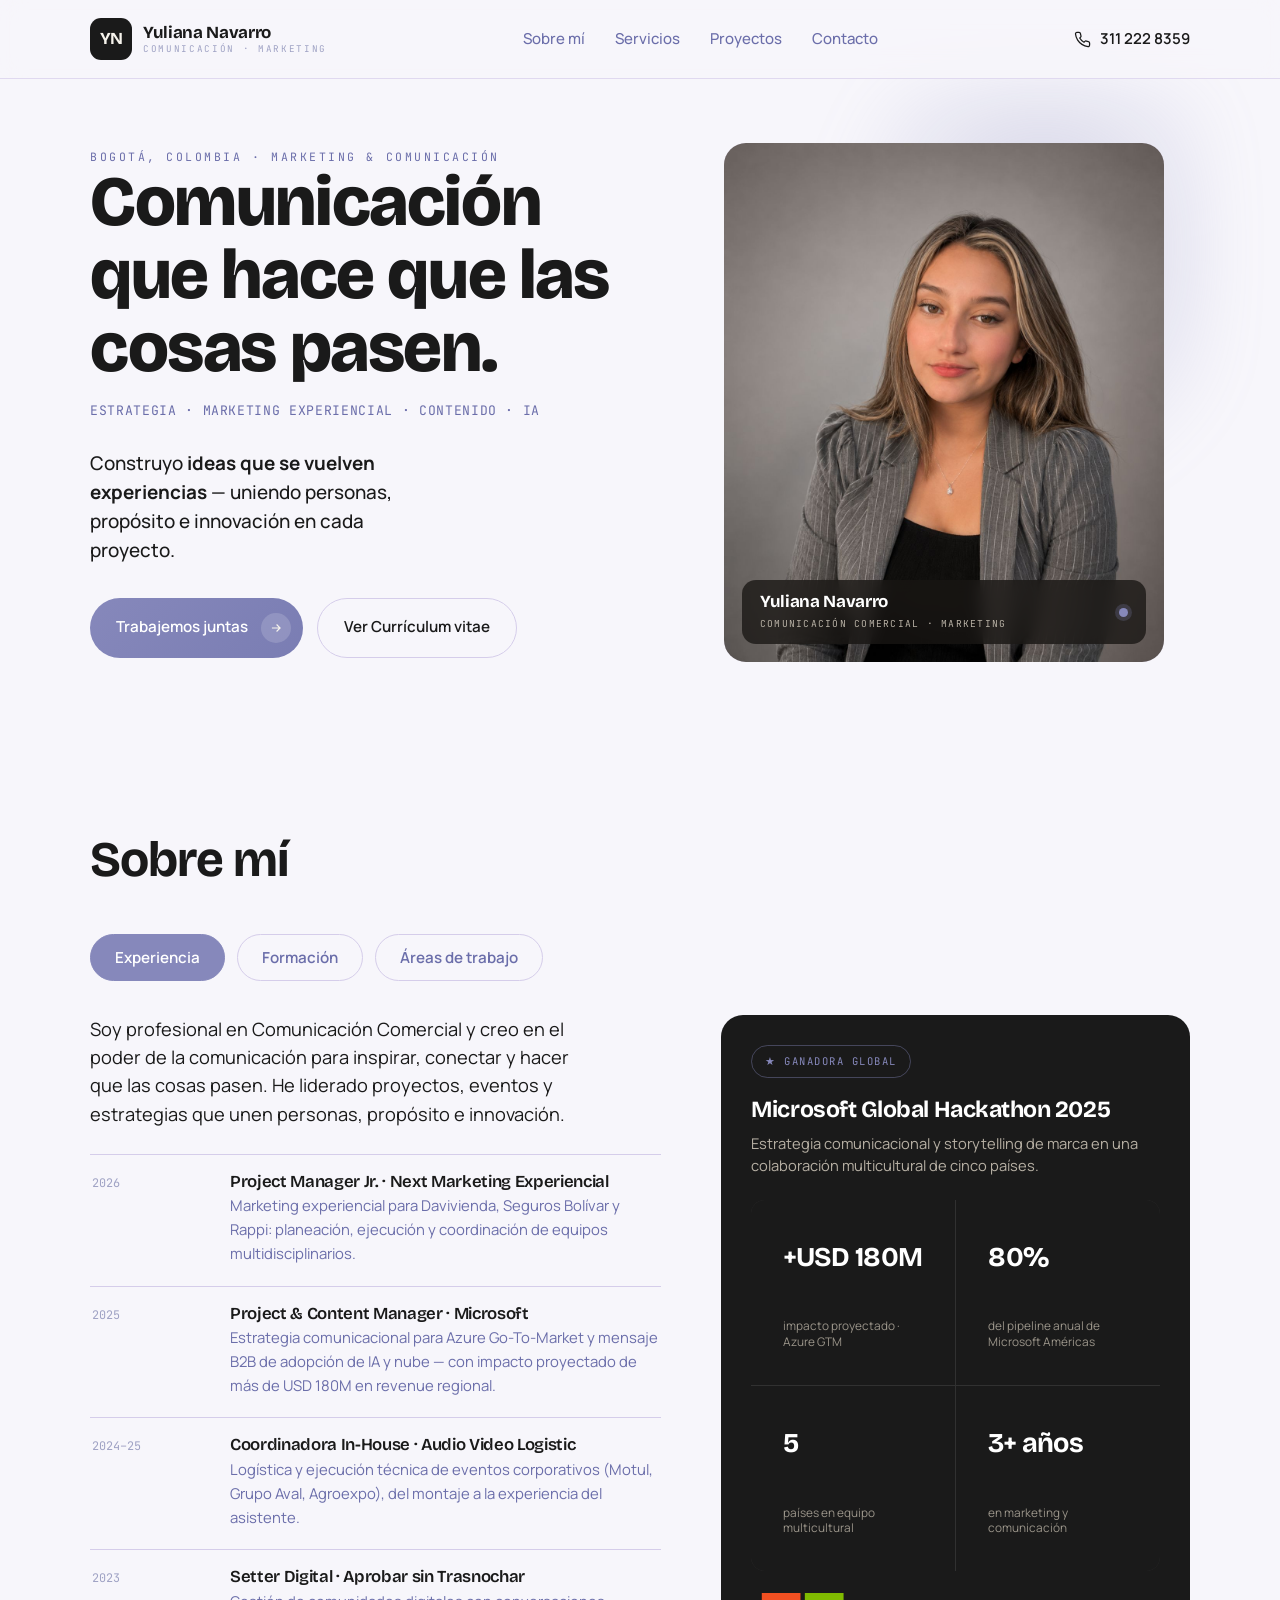
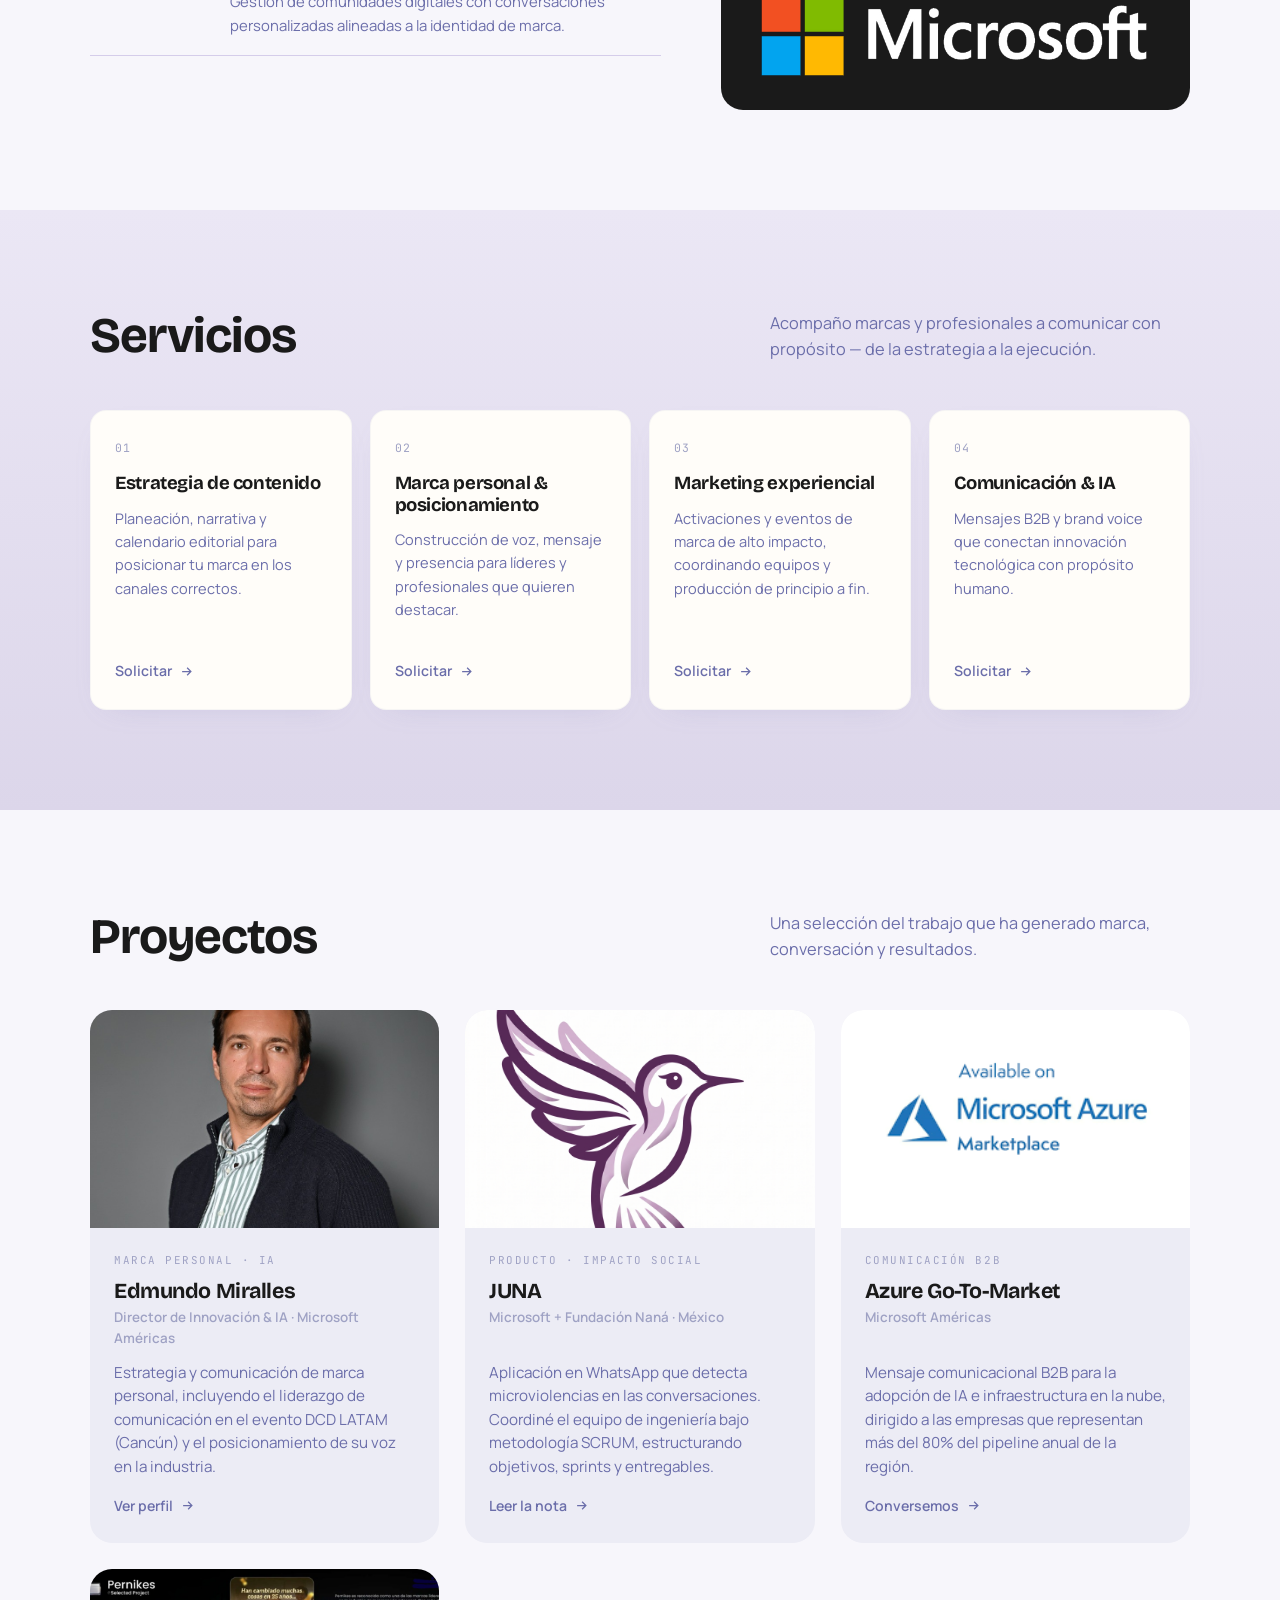
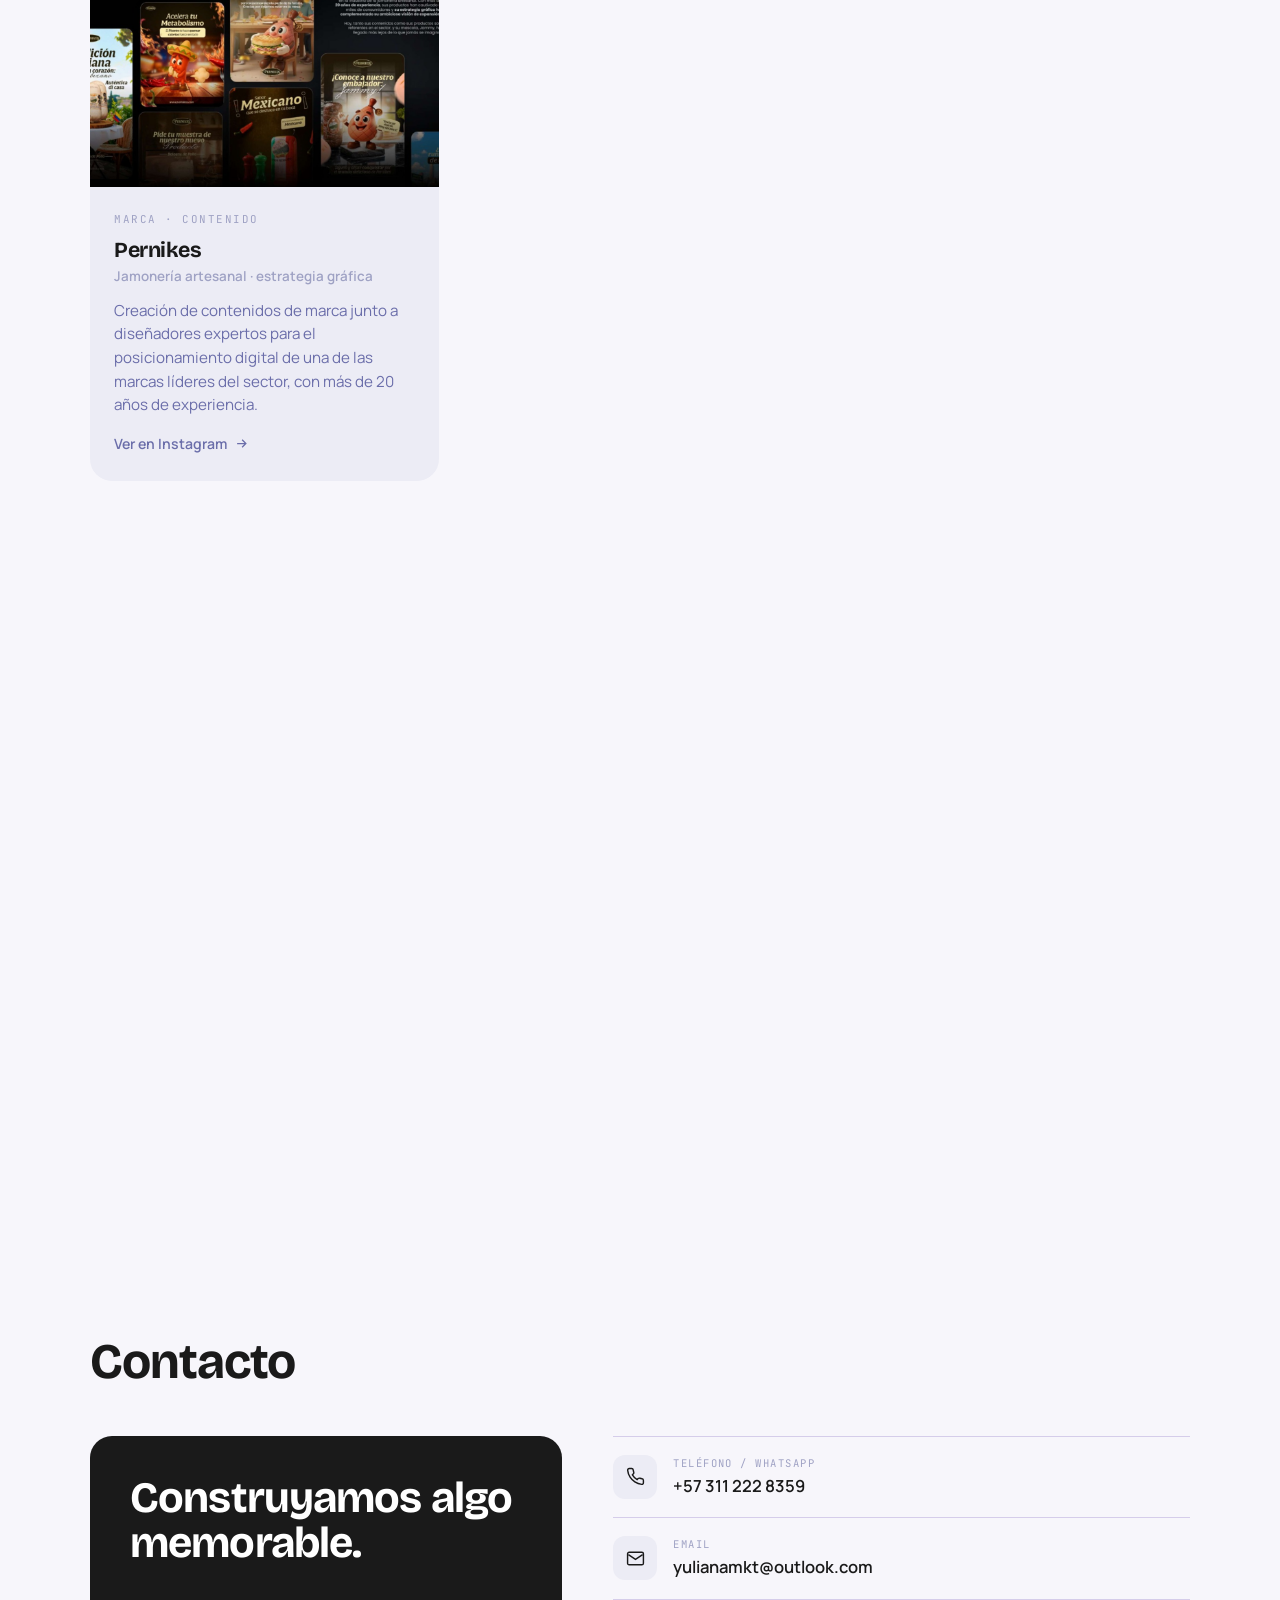
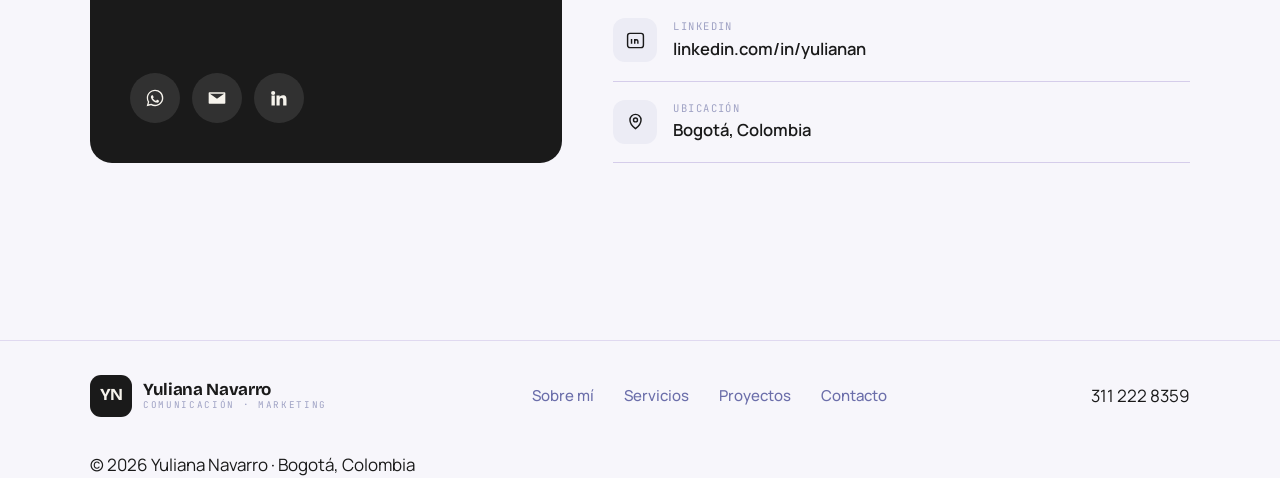
==== commit f8e4237a: "Despligue arreglos diseño" ====
--- a/index.html
+++ b/index.html
@@ -138,7 +138,7 @@
         <div><div class="n">3+ años</div><div class="l">en marketing y comunicación</div></div>
       </div>
       <div class="brands">
-        <span>Microsoft</span><span>Next</span><span>MOBE Estudio</span><span>Davivienda</span><span>Rappi</span>
+        <img src="assets/images/microsoft-global.png" alt="Microsoft Global" class="logo-brand">
       </div>
     </aside>
   </div>
@@ -185,6 +185,39 @@
     <p class="lead">Una selección del trabajo que ha generado marca, conversación y resultados.</p>
   </div>
   <div class="proj-grid">
+    <article class="proj">
+      <img class="thumb" src="assets/images/edmundo.png" alt="Proyecto Edmundo Miralles">
+      <div class="body">
+        <span class="tag">Marca personal · IA</span>
+        <h3>Edmundo Miralles</h3>
+        <p class="role">Director de Innovación &amp; IA · Microsoft Américas</p>
+        <p>Estrategia y comunicación de marca personal, incluyendo el liderazgo de comunicación en el evento DCD LATAM (Cancún) y el posicionamiento de su voz en la industria.</p>
+        <a class="lnk" href="https://www.linkedin.com/in/mundo/" target="_blank" rel="noopener">Ver perfil <svg viewBox="0 0 24 24"><path d="M5 12h14M13 6l6 6-6 6"/></svg></a>
+      </div>
+    </article>
+
+    <article class="proj">
+      <img class="thumb" src="assets/images/juna.png" alt="Proyecto JUNA">
+      <div class="body">
+        <span class="tag">Producto · Impacto social</span>
+        <h3>JUNA</h3>
+        <p class="role">Microsoft + Fundación Naná · México</p>
+        <p>Aplicación en WhatsApp que detecta microviolencias en las conversaciones. Coordiné el equipo de ingeniería bajo metodología SCRUM, estructurando objetivos, sprints y entregables.</p>
+        <a class="lnk" href="https://cimacnoticias.com.mx/2025/09/12/presentan-juna-herramienta-en-whatsapp-para-detectar-violencia-en-el-noviazgo/" target="_blank" rel="noopener">Leer la nota <svg viewBox="0 0 24 24"><path d="M5 12h14M13 6l6 6-6 6"/></svg></a>
+      </div>
+    </article>
+
+    <article class="proj">
+      <img class="thumb" src="assets/images/azure.png" alt="Proyecto Azure Go-To-Market">
+      <div class="body">
+        <span class="tag">Comunicación B2B</span>
+        <h3>Azure Go-To-Market</h3>
+        <p class="role">Microsoft Américas</p>
+        <p>Mensaje comunicacional B2B para la adopción de IA e infraestructura en la nube, dirigido a las empresas que representan más del 80% del pipeline anual de la región.</p>
+        <a class="lnk" href="#contacto">Conversemos <svg viewBox="0 0 24 24"><path d="M5 12h14M13 6l6 6-6 6"/></svg></a>
+      </div>
+    </article>
+
     <article class="proj">
       <img class="thumb" src="assets/images/pernikes.png" alt="Proyecto Pernikes">
       <div class="body">
@@ -193,64 +226,6 @@
         <p class="role">Jamonería artesanal · estrategia gráfica</p>
         <p>Creación de contenidos de marca junto a diseñadores expertos para el posicionamiento digital de una de las marcas líderes del sector, con más de 20 años de experiencia.</p>
         <a class="lnk" href="https://www.instagram.com/pernikes" target="_blank" rel="noopener">Ver en Instagram <svg viewBox="0 0 24 24"><path d="M5 12h14M13 6l6 6-6 6"/></svg></a>
-      </div>
-    </article>
-
-    <article class="proj">
-      <img class="thumb" src="assets/images/huateque.png" alt="Proyecto Huateque">
-      <div class="body">
-        <span class="tag">Branding · MOBE Estudio</span>
-        <h3>Huateque</h3>
-        <p class="role">Cocina y tradición mexicana</p>
-        <p>Identidad y contenido para una marca gastronómica de raíces mexicanas, construida desde la idea de que la comida tiene el poder de unir a las personas.</p>
-        <a class="lnk" href="assets/images/mobe-cover.png" target="_blank" rel="noopener">Ver caso <svg viewBox="0 0 24 24"><path d="M5 12h14M13 6l6 6-6 6"/></svg></a>
-      </div>
-    </article>
-
-    <article class="proj">
-      <img class="thumb" src="assets/images/goatfather.png" alt="Proyecto The Goatfather">
-      <div class="body">
-        <span class="tag">Branding · MOBE Estudio</span>
-        <h3>The Goatfather</h3>
-        <p class="role">Suplemento natural de energía</p>
-        <p>Narrativa visual y campaña de contenido para una marca de bienestar de alto rendimiento, donde la imagen no solo informa, también inspira.</p>
-        <a class="lnk" href="assets/images/mobe-cover.png" target="_blank" rel="noopener">Ver caso <svg viewBox="0 0 24 24"><path d="M5 12h14M13 6l6 6-6 6"/></svg></a>
-      </div>
-    </article>
-
-    <article class="proj text">
-      <div class="body">
-        <div>
-          <span class="tag">Producto · Impacto social</span>
-          <h3>JUNA</h3>
-          <p class="role">Microsoft + Fundación Naná · México</p>
-          <p>Aplicación en WhatsApp que detecta microviolencias en las conversaciones. Coordiné el equipo de ingeniería bajo metodología SCRUM, estructurando objetivos, sprints y entregables.</p>
-        </div>
-        <a class="lnk" href="https://cimacnoticias.com.mx/2025/09/12/presentan-juna-herramienta-en-whatsapp-para-detectar-violencia-en-el-noviazgo/" target="_blank" rel="noopener">Leer la nota <svg viewBox="0 0 24 24"><path d="M5 12h14M13 6l6 6-6 6"/></svg></a>
-      </div>
-    </article>
-
-    <article class="proj text">
-      <div class="body">
-        <div>
-          <span class="tag">Marca personal · IA</span>
-          <h3>Edmundo Miralles</h3>
-          <p class="role">Director de Innovación &amp; IA · Microsoft Américas</p>
-          <p>Estrategia y comunicación de marca personal, incluyendo el liderazgo de comunicación en el evento DCD LATAM (Cancún) y el posicionamiento de su voz en la industria.</p>
-        </div>
-        <a class="lnk" href="https://www.linkedin.com/in/mundo/" target="_blank" rel="noopener">Ver perfil <svg viewBox="0 0 24 24"><path d="M5 12h14M13 6l6 6-6 6"/></svg></a>
-      </div>
-    </article>
-
-    <article class="proj text">
-      <div class="body">
-        <div>
-          <span class="tag">Comunicación B2B</span>
-          <h3>Azure Go-To-Market</h3>
-          <p class="role">Microsoft Américas</p>
-          <p>Mensaje comunicacional B2B para la adopción de IA e infraestructura en la nube, dirigido a las empresas que representan más del 80% del pipeline anual de la región.</p>
-        </div>
-        <a class="lnk" href="#contacto">Conversemos <svg viewBox="0 0 24 24"><path d="M5 12h14M13 6l6 6-6 6"/></svg></a>
       </div>
     </article>
   </div>
@@ -287,7 +262,6 @@
     <div class="contact-cta">
       <div>
         <h2>Construyamos algo memorable.</h2>
-        <p>Estoy en Bogotá, Colombia — disponible para proyectos y colaboraciones.</p>
       </div>
       <div class="socials">
         <a href="https://wa.me/573112228359" target="_blank" rel="noopener" aria-label="WhatsApp">
--- a/css/styles.css
+++ b/css/styles.css
@@ -63,8 +63,11 @@
   nav.links a:active::after{width:100%;background:var(--accent-d)}
   .nav .tel{display:flex;align-items:center;gap:9px;font-weight:600;font-size:.94rem;color:var(--ink)}
   .nav .tel svg{width:17px;height:17px;stroke:var(--ink);fill:none;stroke-width:1.8}
-  .burger{display:none;background:none;border:none;cursor:pointer;flex-direction:column;gap:5px;padding:8px}
-  .burger span{width:24px;height:2px;background:var(--ink);border-radius:2px}
+  .burger{display:none;background:none;border:none;cursor:pointer;flex-direction:column;gap:5px;padding:8px;transition:all .3s ease;z-index:51}
+  .burger span{width:24px;height:2px;background:var(--ink);border-radius:2px;transition:all .3s ease}
+  .burger.open span:nth-child(1){transform:rotate(45deg) translateY(12px)}
+  .burger.open span:nth-child(2){opacity:0}
+  .burger.open span:nth-child(3){transform:rotate(-45deg) translateY(-12px)}
 
   /* Hero */
   .hero{padding-top:clamp(36px,6vw,64px);padding-bottom:clamp(40px,6vw,72px)}
@@ -204,7 +207,12 @@
   .foot .copy{text-align:center;padding-bottom:30px;color:var(--muted-2);font-size:.84rem;border-top:1px solid var(--line);padding-top:24px}
 
   @media(max-width:900px){
-    nav.links,.nav .tel{display:none}
+    nav.links{display:none;position:absolute;top:78px;left:0;right:0;background:var(--bg);flex-direction:column;gap:0;padding:8px 24px 20px;border-bottom:1px solid var(--line);z-index:50;max-height:calc(100vh - 78px);overflow-y:auto;transition:all .3s ease}
+    nav.links.open{display:flex}
+    nav.links a{padding:14px 0;border-bottom:1px solid var(--line-2);font-size:1rem;color:var(--ink)}
+    nav.links a:first-child{padding-top:20px}
+    nav.links a:last-child{border-bottom:none}
+    .nav .tel{display:none}
     .burger{display:flex}
     .hero-grid{grid-template-columns:1fr}
     .hero-photo-wrap{order:-1}
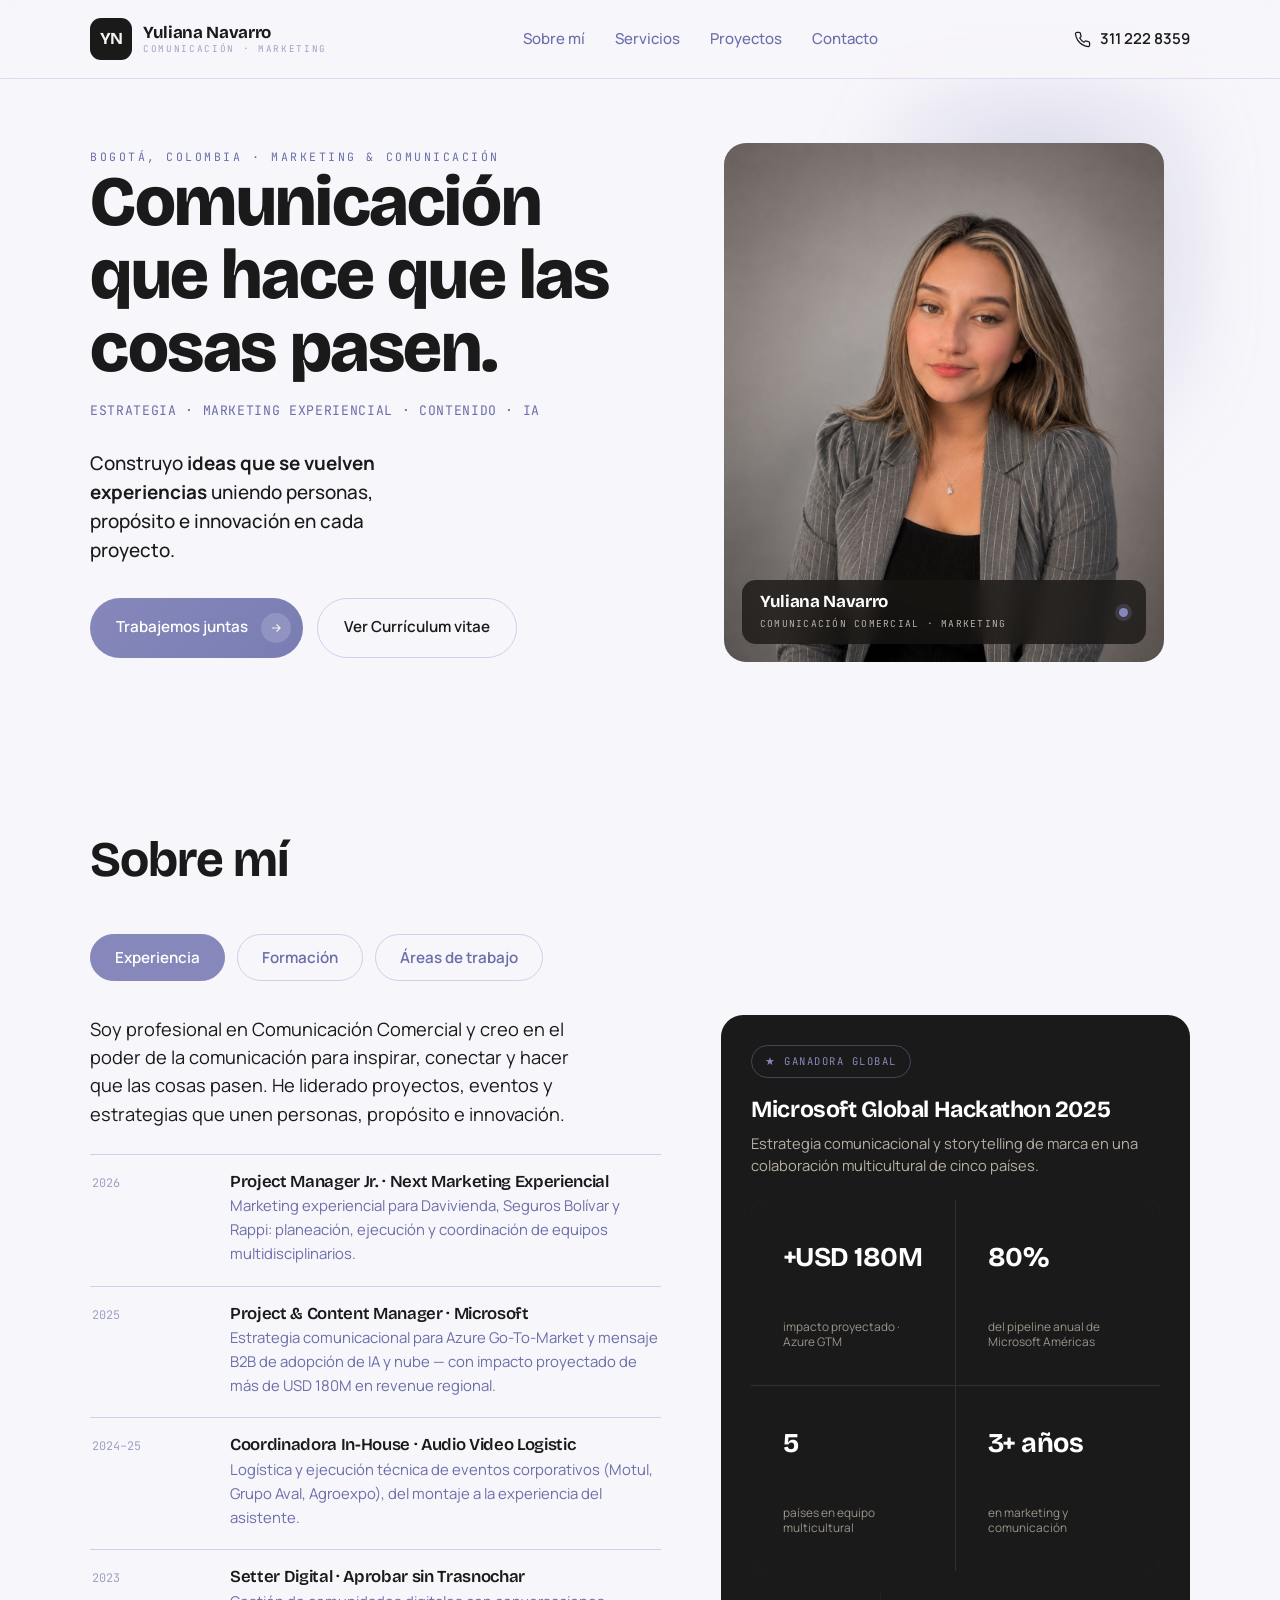
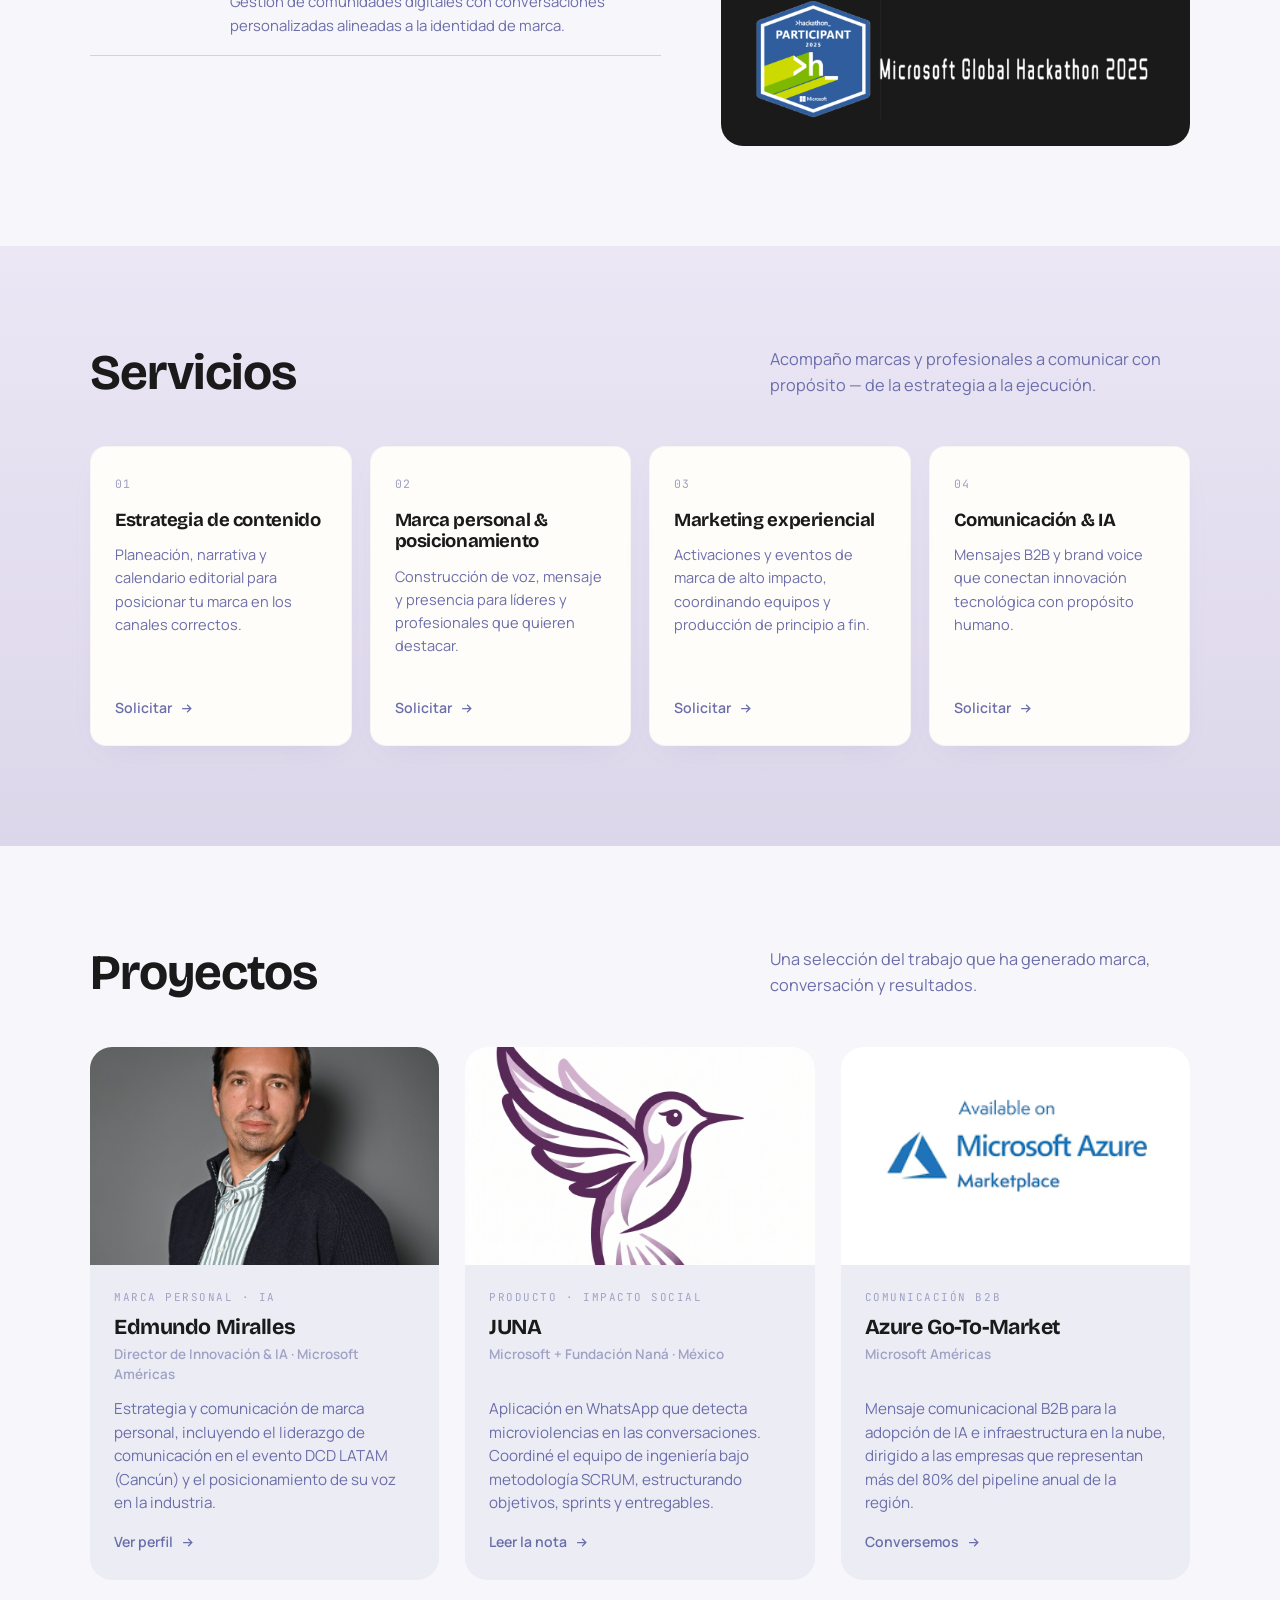
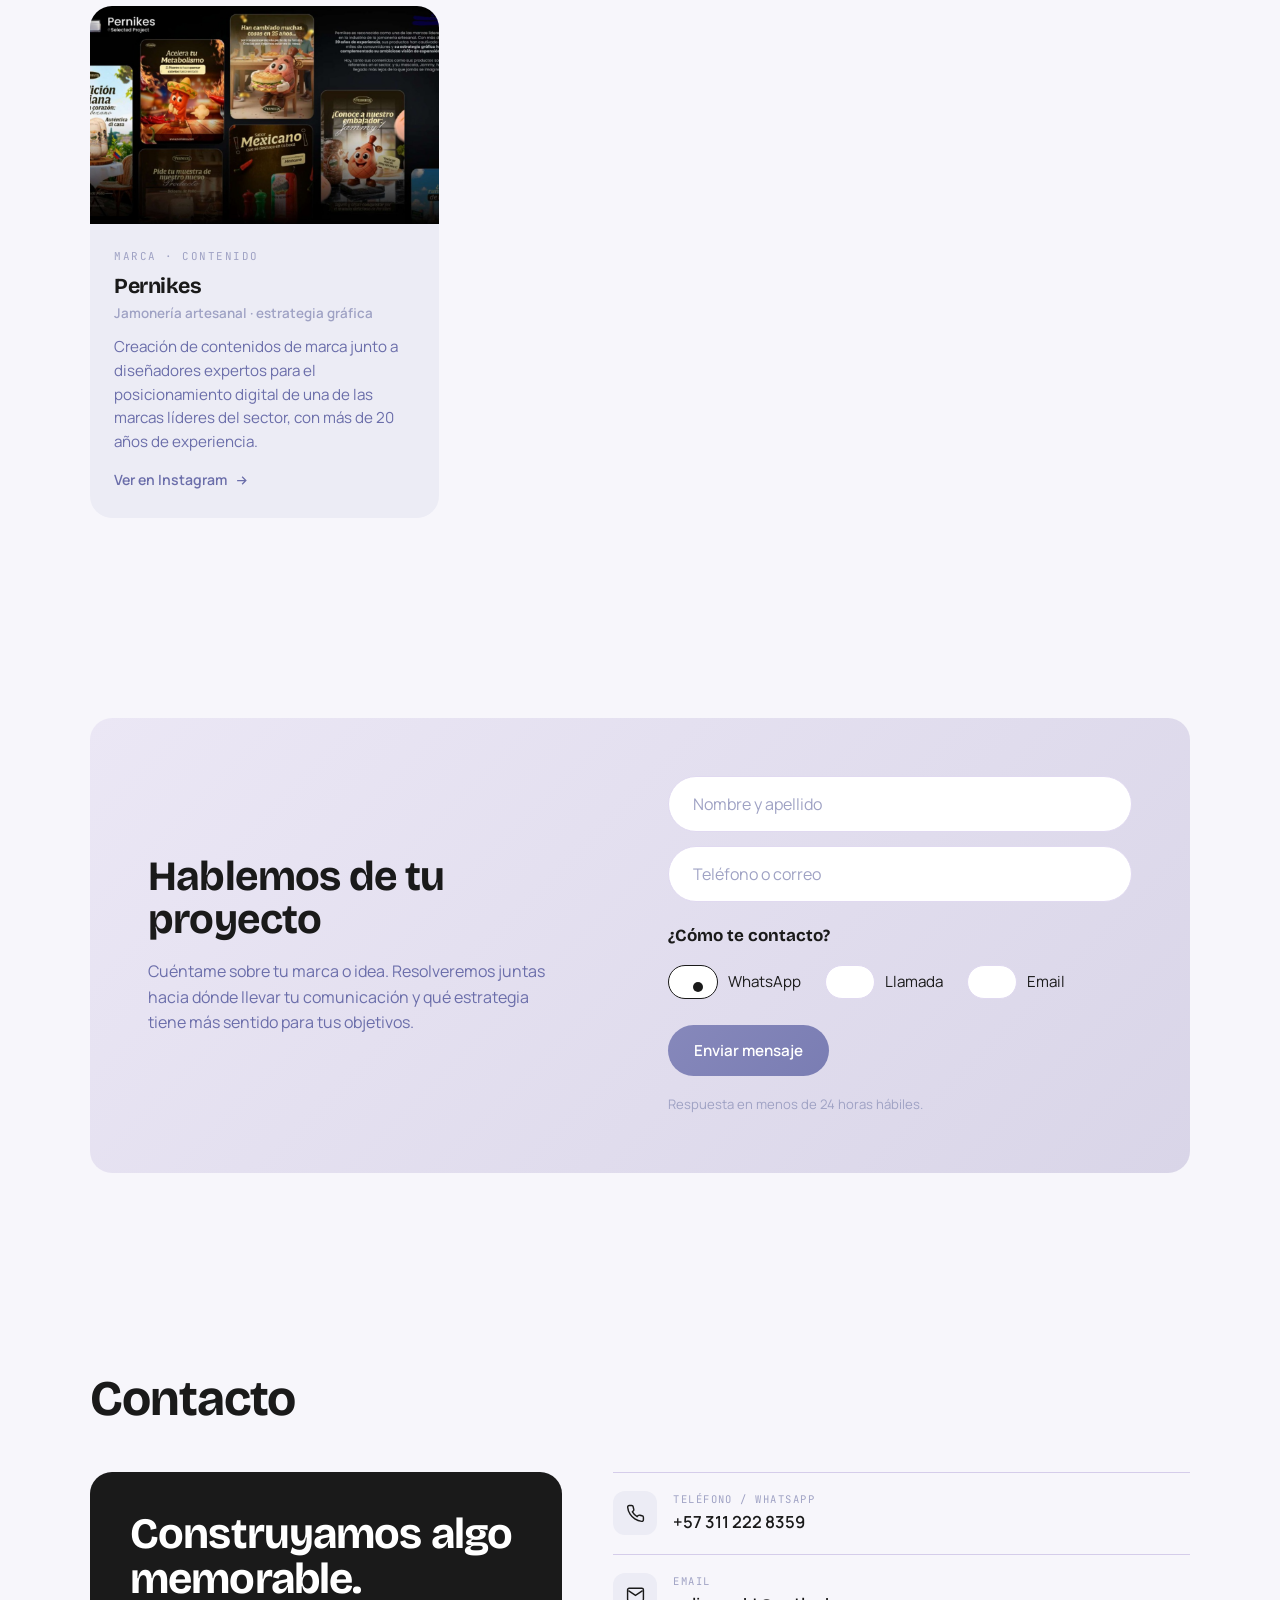
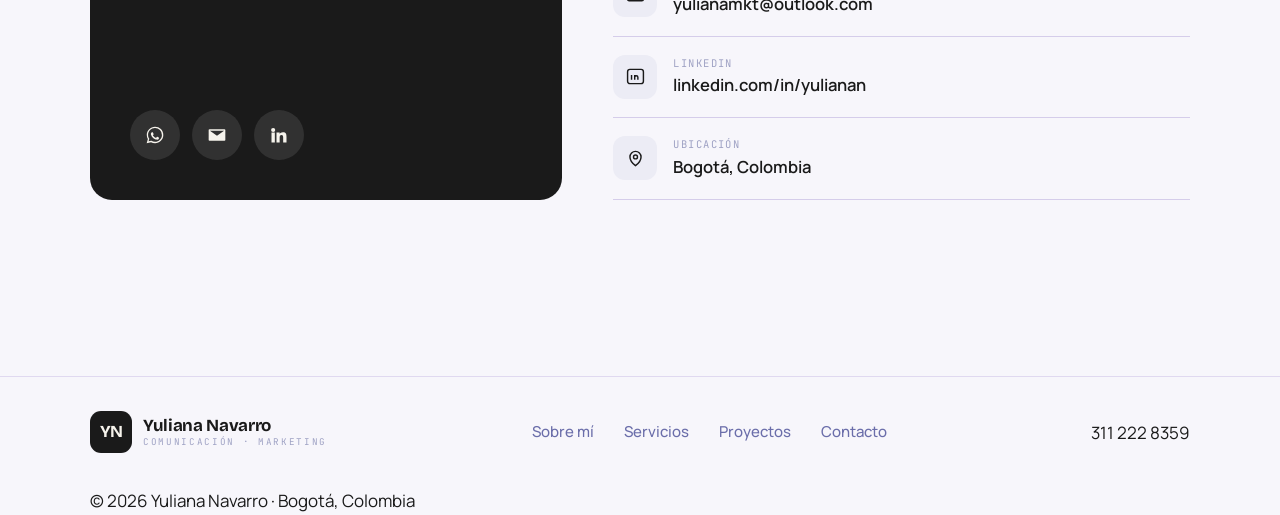
==== commit ef92c868: "Cambios realizados" ====
--- a/index.html
+++ b/index.html
@@ -41,7 +41,7 @@
       <p class="eyebrow">Bogotá, Colombia · Marketing &amp; Comunicación</p>
       <h1>Comunicación que hace que las cosas pasen.</h1>
       <p class="sub">Estrategia · Marketing experiencial · Contenido · IA</p>
-      <p class="mission">Construyo <b>ideas que se vuelven experiencias</b> — uniendo personas, propósito e innovación en cada proyecto.</p>
+      <p class="mission">Construyo <b>ideas que se vuelven experiencias</b> uniendo personas, propósito e innovación en cada proyecto.</p>
       <div class="hero-actions">
         <a class="btn btn-accent" href="#contacto">Trabajemos juntas <span class="ico"><svg viewBox="0 0 24 24"><path d="M5 12h14M13 6l6 6-6 6"/></svg></span></a>
         <a class="btn btn-ghost" href="assets/pdf/Yuliana-Navarro-CV.pdf" target="_blank" rel="noopener">Ver Currículum vitae</a>
@@ -138,7 +138,9 @@
         <div><div class="n">3+ años</div><div class="l">en marketing y comunicación</div></div>
       </div>
       <div class="brands">
-        <img src="assets/images/microsoft-global.png" alt="Microsoft Global" class="logo-brand">
+        <a href="https://www.credly.com/badges/2b98e32e-b417-486b-a475-18cc60edcf2c/linked_in_profile" target="_blank" rel="noopener">
+          <img src="assets/images/microsoft-global.png" alt="Microsoft Global" class="logo-brand">
+        </a>
       </div>
     </aside>
   </div>
--- a/css/styles.css
+++ b/css/styles.css
@@ -126,8 +126,13 @@
   .creds h3{color:#fff;font-size:1.45rem;margin-top:18px;line-height:1.12}
   .creds .sub{color:#B7B0A4;font-size:.92rem;margin-top:10px;line-height:1.5}
   .stats{display:grid;grid-template-columns:1fr 1fr;gap:1px;background:rgba(255,255,255,.1);border-radius:14px;overflow:hidden;margin-top:24px}
-  .stats div{background:var(--ink);padding:18px 16px}
-  .stats .n{font-family:var(--ff-head);font-weight:700;font-size:1.7rem;color:#fff;letter-spacing:-.02em}
+  .stats div{background:var(--ink);padding:18px 16px;opacity:0;animation:statsIn .6s cubic-bezier(.22,.61,.36,1) forwards}
+  .stats div:nth-child(1){animation-delay:.1s}
+  .stats div:nth-child(2){animation-delay:.2s}
+  .stats div:nth-child(3){animation-delay:.3s}
+  .stats div:nth-child(4){animation-delay:.4s}
+  @keyframes statsIn{from{opacity:0;transform:scale(.95)}to{opacity:1;transform:scale(1)}}
+  .stats .n{font-family:var(--ff-head);font-weight:700;font-size:1.7rem;color:#fff;letter-spacing:-.02em;min-height:1.7em}
   .stats .l{font-size:.74rem;color:#9b958a;margin-top:3px;line-height:1.3}
   .brands{margin-top:22px;display:flex;flex-wrap:wrap;gap:8px 16px}
   .brands span{font-family:var(--ff-head);font-weight:600;font-size:.92rem;color:#cbc5ba}
@@ -182,7 +187,10 @@
   .radio-row input:checked{border-color:var(--ink)}
   .radio-row input:checked::after{content:"";width:10px;height:10px;border-radius:999px;background:var(--ink)}
   form.consult .btn{align-self:flex-start;margin-top:12px}
+  form.consult .btn:disabled{opacity:.6;cursor:not-allowed}
   .form-note{font-size:.82rem;color:var(--muted-2);margin-top:4px}
+  .form-error{font-size:.85rem;color:#C41E3A;font-weight:500;margin-top:4px;margin-bottom:-8px}
+  form.consult input.error{border-color:#C41E3A;background:rgba(196,30,58,.04)}
 
   /* Contact */
   .contact-grid{display:grid;grid-template-columns:.9fr 1.1fr;gap:clamp(28px,4vw,56px);align-items:stretch}
@@ -228,6 +236,12 @@
     .svc-grid,.proj-grid{grid-template-columns:1fr}
     body{font-size:16px}
     .stats{grid-template-columns:1fr 1fr}
+    .form-grid{gap:24px}
+    form.consult{gap:12px}
+    form.consult input{padding:14px 18px;font-size:16px}
+    .radio-row{gap:16px}
+    .radio-row label{font-size:.9rem}
+    form.consult .btn{width:100%;align-self:stretch}
   }
 
   /* Animations */
